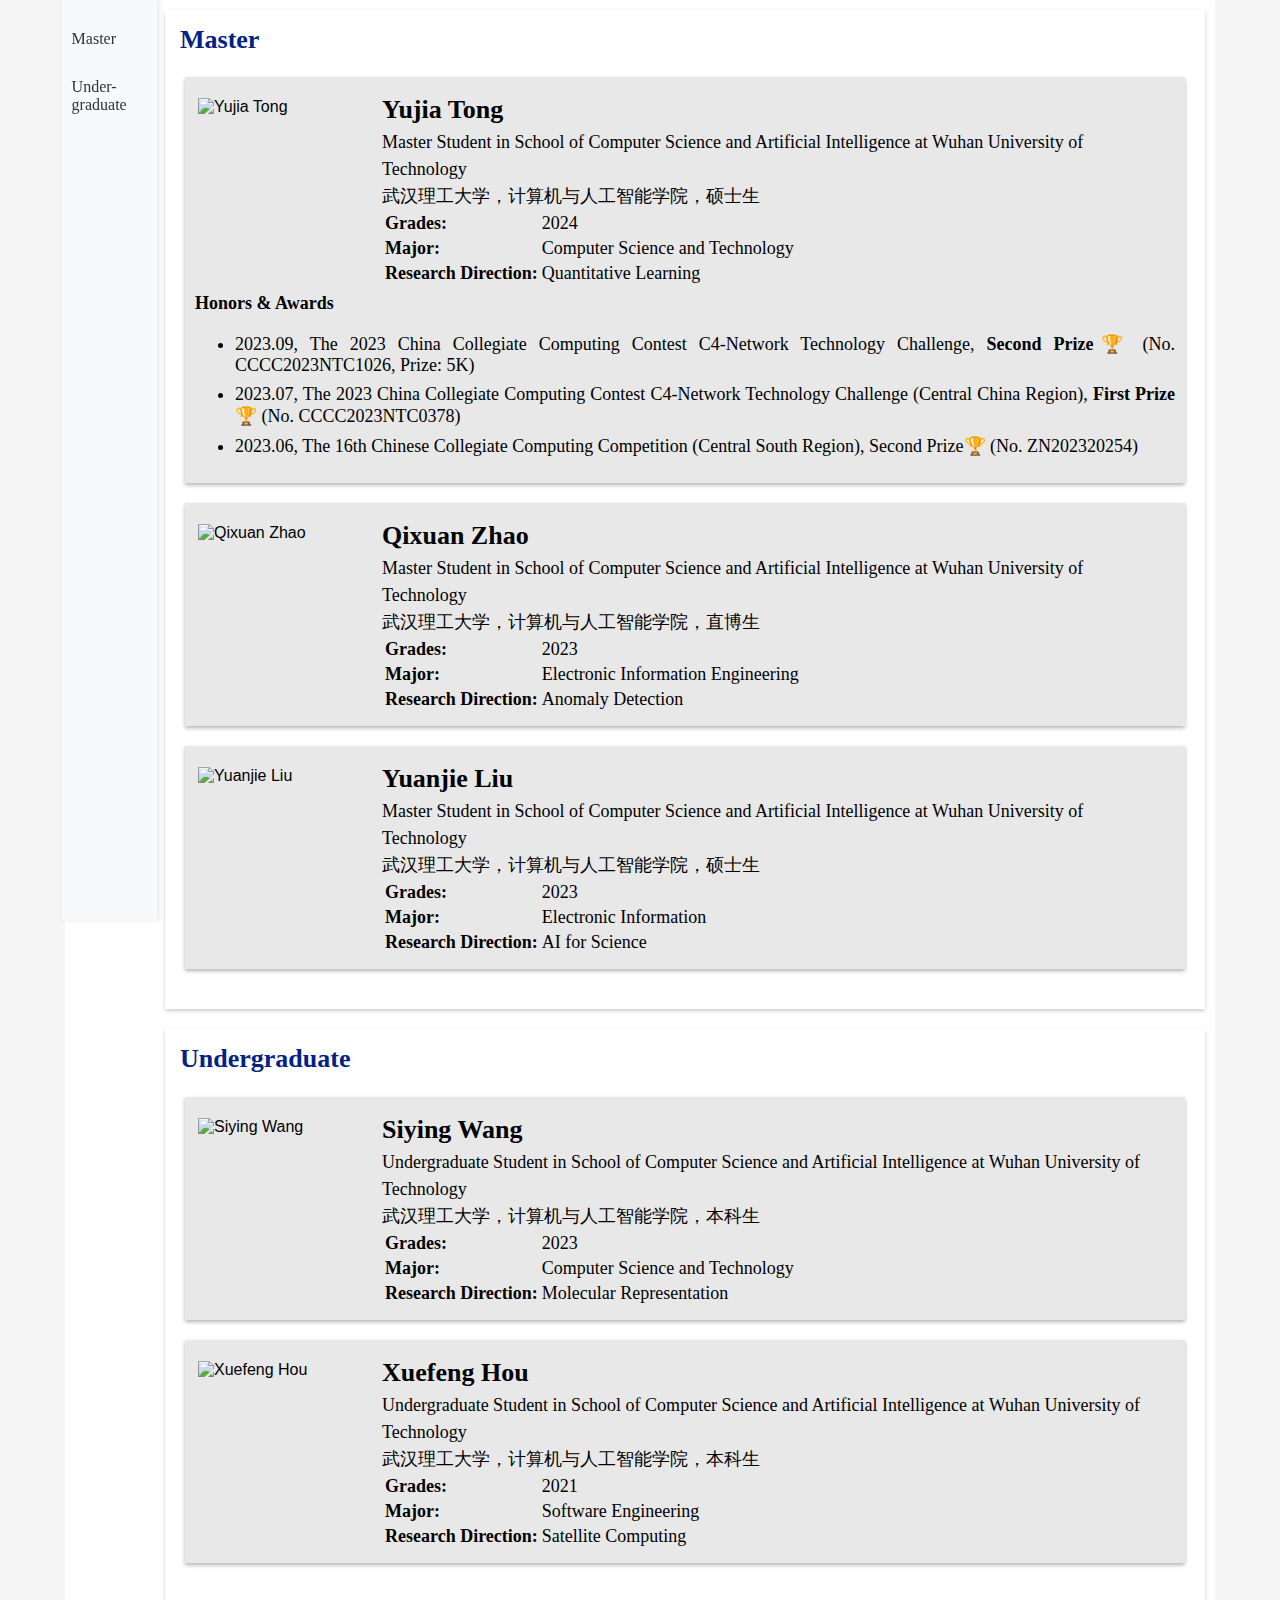
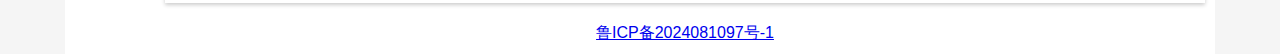
==== mystudents.html @ a62f635c "Add files via upload" ====
<!DOCTYPE html>
<html lang="en">
<head>
    <meta charset="UTF-8">
    <meta name="viewport" content="width=device-width, initial-scale=1.0">
    <title>Student Page of Cheung's Personal Website (张的课题组)</title>
    <style>
        body {
            margin: 0;
            font-family: Arial, sans-serif;
            display: flex;
            justify-content: center;
            background-color: #f5f5f5;
        }
        .container {
            width: 1150px;
            background-color: #fff;
            display: flex;
        }
        .navbar {
            width: 75px;
            background-color: #f8f9fa;
            padding: 10px;
            box-shadow: 2px 0 5px rgba(0,0,0,0.1);
            position: fixed;
            height: 100%;
            top: 0;
            left: 47%;
            transform: translateX(-540px);
        }
        .navbar h2 {
            margin-top: 0;
        }
        .navbar a {
            display: block;
            color: #333;
            text-decoration: none;
            padding: 10px 0;
            margin: 10px 0;
            font-size: 18px;
        }
        .navbar a:hover {
            color: #007bff;
        }
        .content {
            margin-left: 90px;
            padding: 10px;
            flex-grow: 1;
            width: 810px;
        }
        .section {
            margin-bottom: 20px;
            padding: 15px;
            border: 0px solid #ddd;
            box-shadow: 0 2px 4px rgba(0, 0, 0, 0.2);
            background-color: #fff;
        }
        .content_2 {
            margin-left: 0px;
            padding: 5px;
            flex-grow: 1;
            width: 1000px;
        }
        .section_2 {
            margin-bottom: 20px;
            padding: 10px;
            border: 0px solid #ddd;
            box-shadow: 0 2px 4px rgba(0, 0, 0, 0.3);
            background-color: #e8e8e8;
        }
        .section h1 {
            font-size: 24px;
            margin-top: 0;
        }
        .section p {
            font-size: 16px;
            line-height: 1.5;
        }
        .profile-pic {
            width: 150px;
            border-radius: 50%;
            margin-bottom: 20px;
        }
        p{ margin:0 auto}
    </style>
</head>
<body>
    <div class="container">
        <div class="navbar">
<!--            <h2>Author Name</h2>-->
<!--            <a href="#about">About</a>-->
            <p><a href="#Master" class="fontsize_based" style="font-size:16px; font-family: Times New Roman;">Master</a></p>
            <p><a href="#Undergraduate" class="fontsize_based" style="font-size:16px; font-family: Times New Roman;">Under-graduate</a></p>


<!--            <a href="#research">Research</a>-->
<!--            <a href="#publications">Publications</a>-->
<!--            <a href="#contact">Contact</a>-->
        </div>
        <div class="content">
            <div class="section" id="Master">
                <h1 style="color:#022285;font-family: Times New Roman;font-size:26px;">Master</h1>
                <div class="content_2">
                    <div class="section_2">
                        <table>
			                <tbody>
			                    <tr>
                                    <td width="180" valign="top">
                                        <img style="margin-top: 8px;" src="img/mastermen.png" width="160" alt="Yujia Tong">
                                    </td>
				                    <td valign="top">
                                        <p style="font-family: Times New Roman;font-size:26px;"><b>Yujia Tong</b></p>
                                        <p style="font-size:18px; font-family: Times New Roman;">
                                        Master Student in School of Computer Science and Artificial Intelligence at Wuhan University of Technology
                                        </p>
                                        <p style="font-size:18px; font-family: Times New Roman;">
                                            武汉理工大学，计算机与人工智能学院，硕士生
                                        </p>
					                    <table>
						                    <tbody>
                                                <tr style="font-size:18px; font-family: Times New Roman;">
                                                    <td><b>Grades:</b></td>
                                                    <td>2024</td>
                                                </tr>
                                                <tr style="font-size:18px; font-family: Times New Roman;">
                                                    <td><b>Major:</b></td>
                                                    <td>Computer Science and Technology</td>
                                                </tr>
                                                <tr style="font-size:18px; font-family: Times New Roman;">
                                                    <td><b>Research Direction:</b></td>
                                                    <td>Quantitative Learning</td>
                                                </tr>
                                            </tbody>
					                    </table>
				                    </td>
			                    </tr>
			                </tbody>
		                </table>
<!--                        <p class="fontsize_based" style="font-size:18px; font-family: Times New Roman;"><b>Selected Publications</b></p>-->
<!--                        <ul>-->
<!--                            <li style="text-align:justify; text-justify:inter-ideograph;font-size:18px; font-family: Times New Roman;margin: 8px 0;"></li>-->
<!--                        </ul>-->
<!--                        <p class="fontsize_based" style="font-size:18px; font-family: Times New Roman;"><b>Patents</b></p>-->
<!--                        <ul>-->
<!--                            <li style="text-align:justify; text-justify:inter-ideograph;font-size:18px; font-family: Times New Roman;margin: 8px 0;"></li>-->
<!--                        </ul>-->
                        <p class="fontsize_based" style="font-size:18px; font-family: Times New Roman;"><b>Honors & Awards</b></p>
                        <ul>
                            <li style="text-align:justify; text-justify:inter-ideograph;font-size:18px; font-family: Times New Roman;margin: 8px 0;">2023.09, The 2023 China Collegiate Computing Contest C4-Network Technology Challenge, <b>Second Prize</b>&#127942; (No. CCCC2023NTC1026, Prize: 5K)</li>
                            <li style="text-align:justify; text-justify:inter-ideograph;font-size:18px; font-family: Times New Roman;margin: 8px 0;">2023.07, The 2023 China Collegiate Computing Contest C4-Network Technology Challenge (Central China Region), <b>First Prize</b>&#127942; (No. CCCC2023NTC0378)</li>
                            <li style="text-align:justify; text-justify:inter-ideograph;font-size:18px; font-family: Times New Roman;margin: 8px 0;">2023.06, The 16th Chinese Collegiate Computing Competition (Central South Region), Second Prize&#127942; (No. ZN202320254)</li>
                        </ul>
                    </div>

                    <div class="section_2">
                        <table>
			                <tbody>
			                    <tr>
                                    <td width="180" valign="top">
                                        <img style="margin-top: 8px;" src="img/doctormen.png" width="160" alt="Qixuan Zhao">
                                    </td>
				                    <td valign="top">
                                        <p style="font-family: Times New Roman;font-size:26px;"><b>Qixuan Zhao</b></p>
                                        <p style="font-size:18px; font-family: Times New Roman;">
                                        Master Student in School of Computer Science and Artificial Intelligence at Wuhan University of Technology
                                        </p>
                                        <p style="font-size:18px; font-family: Times New Roman;">
                                            武汉理工大学，计算机与人工智能学院，直博生
                                        </p>
					                    <table>
						                    <tbody>
                                                <tr style="font-size:18px; font-family: Times New Roman;">
                                                    <td><b>Grades:</b></td>
                                                    <td>2023</td>
                                                </tr>
                                                <tr style="font-size:18px; font-family: Times New Roman;">
                                                    <td><b>Major:</b></td>
                                                    <td>Electronic Information Engineering</td>
                                                </tr>
                                                <tr style="font-size:18px; font-family: Times New Roman;">
                                                    <td><b>Research Direction:</b></td>
                                                    <td>Anomaly Detection</td>
                                                </tr>
                                            </tbody>
					                    </table>
				                    </td>
			                    </tr>
			                </tbody>
		                </table>
<!--                        <p class="fontsize_based" style="font-size:18px; font-family: Times New Roman;"><b>Selected Publications</b></p>-->
<!--                        <ul>-->
<!--                            <li style="text-align:justify; text-justify:inter-ideograph;font-size:18px; font-family: Times New Roman;margin: 8px 0;"></li>-->
<!--                        </ul>-->
<!--                        <p class="fontsize_based" style="font-size:18px; font-family: Times New Roman;"><b>Patents</b></p>-->
<!--                        <ul>-->
<!--                            <li style="text-align:justify; text-justify:inter-ideograph;font-size:18px; font-family: Times New Roman;margin: 8px 0;"></li>-->
<!--                        </ul>-->
<!--                        <p class="fontsize_based" style="font-size:18px; font-family: Times New Roman;"><b>Honors & Awards</b></p>-->
<!--                        <ul>-->
<!--                            <li style="text-align:justify; text-justify:inter-ideograph;font-size:18px; font-family: Times New Roman;margin: 8px 0;">2023.09, The 2023 China Collegiate Computing Contest C4-Network Technology Challenge, <b>Second Prize</b>&#127942; (No. CCCC2023NTC1026, Prize: 5K)</li>-->
<!--                            <li style="text-align:justify; text-justify:inter-ideograph;font-size:18px; font-family: Times New Roman;margin: 8px 0;">2023.07, The 2023 China Collegiate Computing Contest C4-Network Technology Challenge (Central China Region), <b>First Prize</b>&#127942; (No. CCCC2023NTC0378)</li>-->
<!--                            <li style="text-align:justify; text-justify:inter-ideograph;font-size:18px; font-family: Times New Roman;margin: 8px 0;">2023.06, The 16th Chinese Collegiate Computing Competition (Central South Region), Second Prize&#127942; (No. ZN202320254)</li>-->
<!--                        </ul>-->
                    </div>

                    <div class="section_2">
                        <table>
			                <tbody>
			                    <tr>
                                    <td width="180" valign="top">
                                        <img style="margin-top: 8px;" src="img/mastermen.png" width="160" alt="Yuanjie Liu">
                                    </td>
				                    <td valign="top">
                                        <p style="font-family: Times New Roman;font-size:26px;"><b>Yuanjie Liu</b></p>
                                        <p style="font-size:18px; font-family: Times New Roman;">
                                        Master Student in School of Computer Science and Artificial Intelligence at Wuhan University of Technology
                                        </p>
                                        <p style="font-size:18px; font-family: Times New Roman;">
                                            武汉理工大学，计算机与人工智能学院，硕士生
                                        </p>
					                    <table>
						                    <tbody>
                                                <tr style="font-size:18px; font-family: Times New Roman;">
                                                    <td><b>Grades:</b></td>
                                                    <td>2023</td>
                                                </tr>
                                                <tr style="font-size:18px; font-family: Times New Roman;">
                                                    <td><b>Major:</b></td>
                                                    <td>Electronic Information</td>
                                                </tr>
                                                <tr style="font-size:18px; font-family: Times New Roman;">
                                                    <td><b>Research Direction:</b></td>
                                                    <td>AI for Science</td>
                                                </tr>
                                            </tbody>
					                    </table>
				                    </td>
			                    </tr>
			                </tbody>
		                </table>
<!--                        <p class="fontsize_based" style="font-size:18px; font-family: Times New Roman;"><b>Selected Publications</b></p>-->
<!--                        <ul>-->
<!--                            <li style="text-align:justify; text-justify:inter-ideograph;font-size:18px; font-family: Times New Roman;margin: 8px 0;"></li>-->
<!--                        </ul>-->
<!--                        <p class="fontsize_based" style="font-size:18px; font-family: Times New Roman;"><b>Patents</b></p>-->
<!--                        <ul>-->
<!--                            <li style="text-align:justify; text-justify:inter-ideograph;font-size:18px; font-family: Times New Roman;margin: 8px 0;"></li>-->
<!--                        </ul>-->
<!--                        <p class="fontsize_based" style="font-size:18px; font-family: Times New Roman;"><b>Honors & Awards</b></p>-->
<!--                        <ul>-->
<!--                            <li style="text-align:justify; text-justify:inter-ideograph;font-size:18px; font-family: Times New Roman;margin: 8px 0;">2023.09, The 2023 China Collegiate Computing Contest C4-Network Technology Challenge, <b>Second Prize</b>&#127942; (No. CCCC2023NTC1026, Prize: 5K)</li>-->
<!--                            <li style="text-align:justify; text-justify:inter-ideograph;font-size:18px; font-family: Times New Roman;margin: 8px 0;">2023.07, The 2023 China Collegiate Computing Contest C4-Network Technology Challenge (Central China Region), <b>First Prize</b>&#127942; (No. CCCC2023NTC0378)</li>-->
<!--                            <li style="text-align:justify; text-justify:inter-ideograph;font-size:18px; font-family: Times New Roman;margin: 8px 0;">2023.06, The 16th Chinese Collegiate Computing Competition (Central South Region), Second Prize&#127942; (No. ZN202320254)</li>-->
<!--                        </ul>-->
                    </div>
                </div>
            </div>

            <div class="section" id="Undergraduate">
                <h1 style="color:#022285;font-family: Times New Roman;font-size:26px;">Undergraduate</h1>
                <div class="content_2">
                    <div class="section_2">
                        <table>
			                <tbody>
			                    <tr>
                                    <td width="180" valign="top">
                                        <img style="margin-top: 8px;" src="img/undergraduatewomen.png" width="160" alt="Siying Wang">
                                    </td>
				                    <td valign="top">
                                        <p style="font-family: Times New Roman;font-size:26px;"><b>Siying Wang</b></p>
                                        <p style="font-size:18px; font-family: Times New Roman;">
                                        Undergraduate Student in School of Computer Science and Artificial Intelligence at Wuhan University of Technology
                                        </p>
                                        <p style="font-size:18px; font-family: Times New Roman;">
                                            武汉理工大学，计算机与人工智能学院，本科生
                                        </p>
					                    <table>
						                    <tbody>
                                                <tr style="font-size:18px; font-family: Times New Roman;">
                                                    <td><b>Grades:</b></td>
                                                    <td>2023</td>
                                                </tr>
                                                <tr style="font-size:18px; font-family: Times New Roman;">
                                                    <td><b>Major:</b></td>
                                                    <td>Computer Science and Technology</td>
                                                </tr>
                                                <tr style="font-size:18px; font-family: Times New Roman;">
                                                    <td><b>Research Direction:</b></td>
                                                    <td>Molecular Representation</td>
                                                </tr>
                                            </tbody>
					                    </table>
				                    </td>
			                    </tr>
			                </tbody>
		                </table>
<!--                        <p class="fontsize_based" style="font-size:18px; font-family: Times New Roman;"><b>Selected Publications</b></p>-->
<!--                        <ul>-->
<!--                            <li style="text-align:justify; text-justify:inter-ideograph;font-size:18px; font-family: Times New Roman;margin: 8px 0;"></li>-->
<!--                        </ul>-->
<!--                        <p class="fontsize_based" style="font-size:18px; font-family: Times New Roman;"><b>Patents</b></p>-->
<!--                        <ul>-->
<!--                            <li style="text-align:justify; text-justify:inter-ideograph;font-size:18px; font-family: Times New Roman;margin: 8px 0;"></li>-->
<!--                        </ul>-->
<!--                        <p class="fontsize_based" style="font-size:18px; font-family: Times New Roman;"><b>Honors & Awards</b></p>-->
<!--                        <ul>-->
<!--                            <li style="text-align:justify; text-justify:inter-ideograph;font-size:18px; font-family: Times New Roman;margin: 8px 0;">2023.09, The 2023 China Collegiate Computing Contest C4-Network Technology Challenge, <b>Second Prize</b>&#127942; (No. CCCC2023NTC1026, Prize: 5K)</li>-->
<!--                            <li style="text-align:justify; text-justify:inter-ideograph;font-size:18px; font-family: Times New Roman;margin: 8px 0;">2023.07, The 2023 China Collegiate Computing Contest C4-Network Technology Challenge (Central China Region), <b>First Prize</b>&#127942; (No. CCCC2023NTC0378)</li>-->
<!--                            <li style="text-align:justify; text-justify:inter-ideograph;font-size:18px; font-family: Times New Roman;margin: 8px 0;">2023.06, The 16th Chinese Collegiate Computing Competition (Central South Region), Second Prize&#127942; (No. ZN202320254)</li>-->
<!--                        </ul>-->
                    </div>

                    <div class="section_2">
                        <table>
			                <tbody>
			                    <tr>
                                    <td width="180" valign="top">
                                        <img style="margin-top: 8px;" src="img/undergraduatemen.png" width="160" alt="Xuefeng Hou">
                                    </td>
				                    <td valign="top">
                                        <p style="font-family: Times New Roman;font-size:26px;"><b>Xuefeng Hou</b></p>
                                        <p style="font-size:18px; font-family: Times New Roman;">
                                        Undergraduate Student in School of Computer Science and Artificial Intelligence at Wuhan University of Technology
                                        </p>
                                        <p style="font-size:18px; font-family: Times New Roman;">
                                            武汉理工大学，计算机与人工智能学院，本科生
                                        </p>
					                    <table>
						                    <tbody>
                                                <tr style="font-size:18px; font-family: Times New Roman;">
                                                    <td><b>Grades:</b></td>
                                                    <td>2021</td>
                                                </tr>
                                                <tr style="font-size:18px; font-family: Times New Roman;">
                                                    <td><b>Major:</b></td>
                                                    <td>Software Engineering</td>
                                                </tr>
                                                <tr style="font-size:18px; font-family: Times New Roman;">
                                                    <td><b>Research Direction:</b></td>
                                                    <td>Satellite Computing</td>
                                                </tr>
                                            </tbody>
					                    </table>
				                    </td>
			                    </tr>
			                </tbody>
		                </table>
<!--                        <p class="fontsize_based" style="font-size:18px; font-family: Times New Roman;"><b>Selected Publications</b></p>-->
<!--                        <ul>-->
<!--                            <li style="text-align:justify; text-justify:inter-ideograph;font-size:18px; font-family: Times New Roman;margin: 8px 0;"></li>-->
<!--                        </ul>-->
<!--                        <p class="fontsize_based" style="font-size:18px; font-family: Times New Roman;"><b>Patents</b></p>-->
<!--                        <ul>-->
<!--                            <li style="text-align:justify; text-justify:inter-ideograph;font-size:18px; font-family: Times New Roman;margin: 8px 0;"></li>-->
<!--                        </ul>-->
<!--                        <p class="fontsize_based" style="font-size:18px; font-family: Times New Roman;"><b>Honors & Awards</b></p>-->
<!--                        <ul>-->
<!--                            <li style="text-align:justify; text-justify:inter-ideograph;font-size:18px; font-family: Times New Roman;margin: 8px 0;">2023.09, The 2023 China Collegiate Computing Contest C4-Network Technology Challenge, <b>Second Prize</b>&#127942; (No. CCCC2023NTC1026, Prize: 5K)</li>-->
<!--                            <li style="text-align:justify; text-justify:inter-ideograph;font-size:18px; font-family: Times New Roman;margin: 8px 0;">2023.07, The 2023 China Collegiate Computing Contest C4-Network Technology Challenge (Central China Region), <b>First Prize</b>&#127942; (No. CCCC2023NTC0378)</li>-->
<!--                            <li style="text-align:justify; text-justify:inter-ideograph;font-size:18px; font-family: Times New Roman;margin: 8px 0;">2023.06, The 16th Chinese Collegiate Computing Competition (Central South Region), Second Prize&#127942; (No. ZN202320254)</li>-->
<!--                        </ul>-->
                    </div>


                </div>
            </div>


            <div style="text-align:center;">
			    <a href='https://beian.miit.gov.cn/'>鲁ICP备2024081097号-1</a>
		    </div>

        </div>
    </div>
</body>
<style>
    @font-face {
  font-family: 'iconfont';  /* Project id 4318487 */
  src:
       url('[data-uri]') format('woff2'),
       url('//at.alicdn.com/t/c/font_4318487_5uxjj2yjqo8.woff?t=1714041968210') format('woff'),
       url('//at.alicdn.com/t/c/font_4318487_5uxjj2yjqo8.ttf?t=1714041968210') format('truetype');
}
            /* 方式一： */
            .iconfont {
                font-family: "iconfont";
                font-size: 22px;
                font-style: normal;
                -webkit-font-smoothing: antialiased;
                -webkit-text-stroke-width: 0.2px;
                -moz-osx-font-smoothing: grayscale;
            }
</style>
</html>
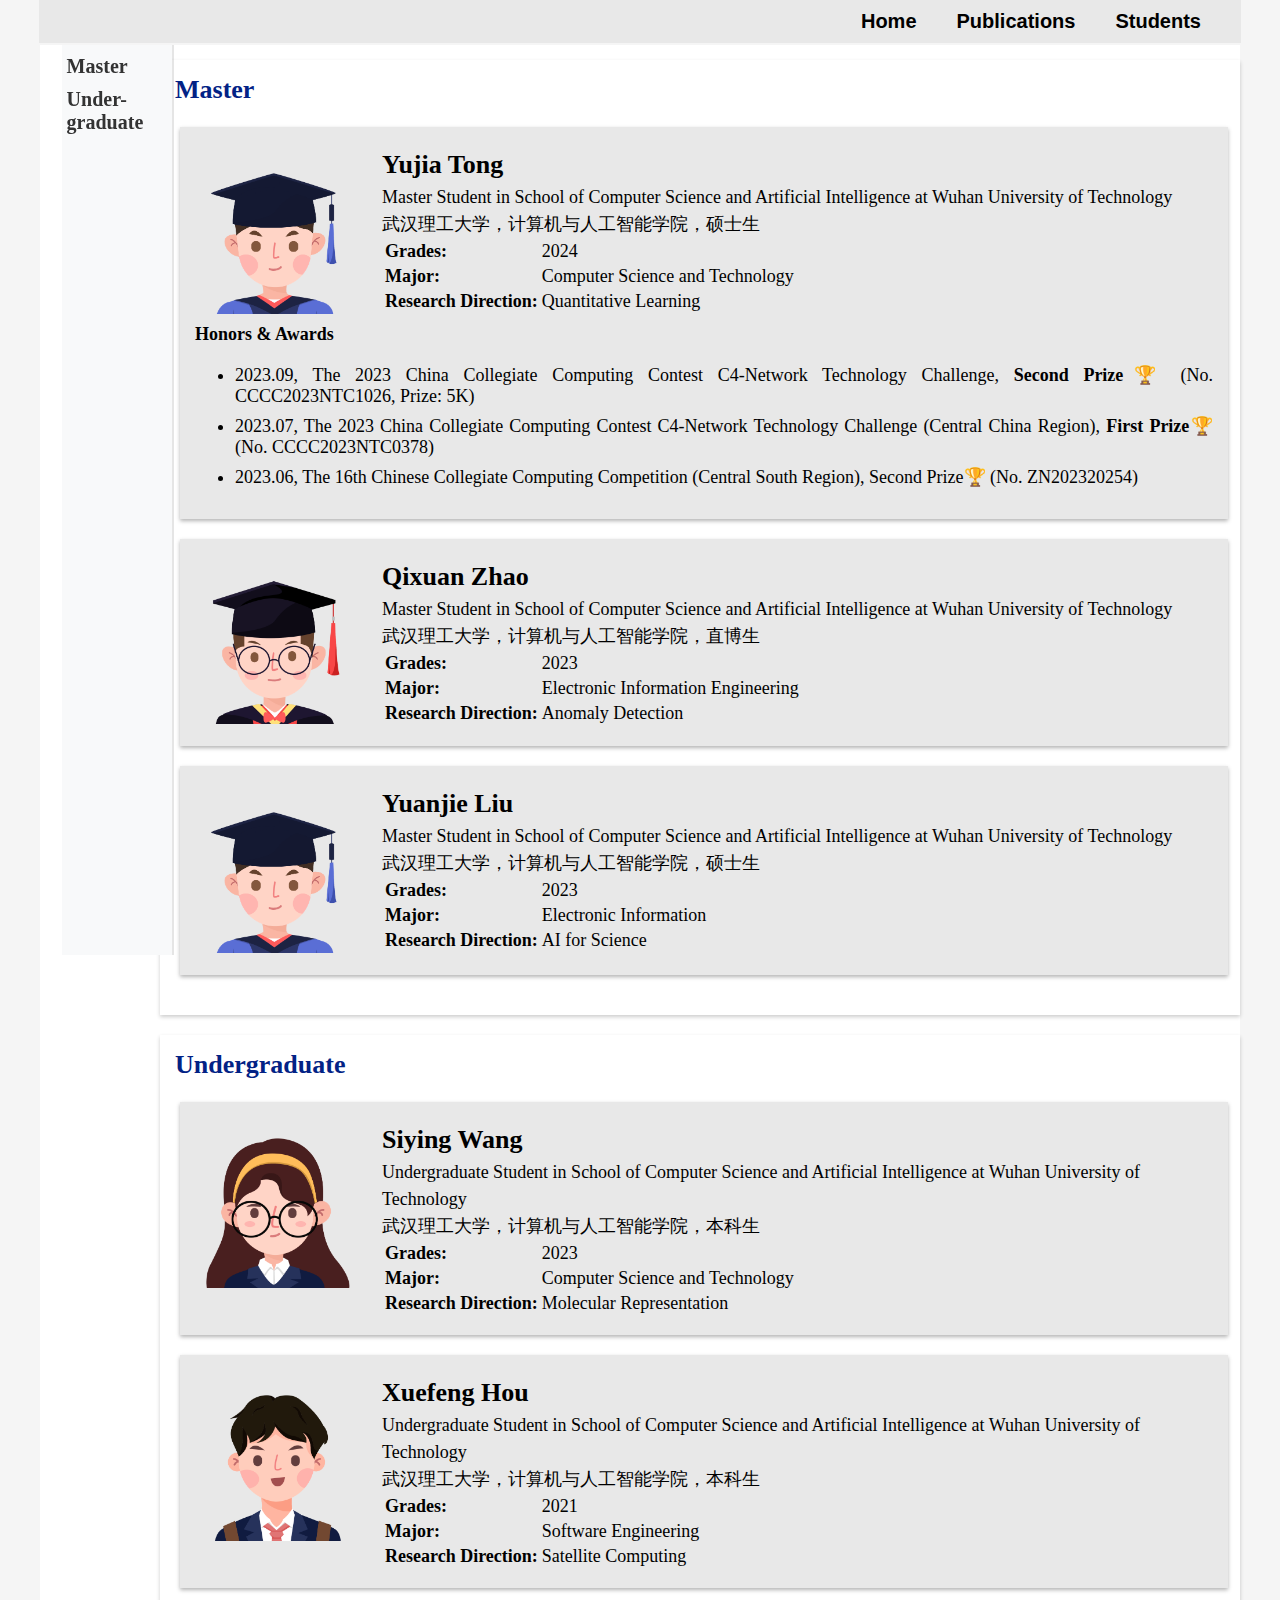
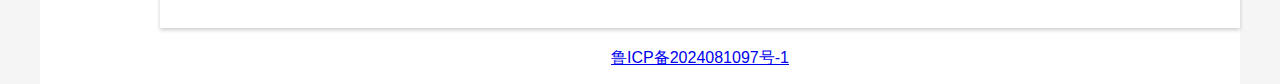
==== commit 7cde7d74: "Update mystudents.html" ====
--- a/mystudents.html
+++ b/mystudents.html
@@ -12,21 +12,82 @@
             justify-content: center;
             background-color: #f5f5f5;
         }
+
+        .main-container {
+            width: 1200px; /* 整个页面的宽度 */
+            display: flex;
+            position: relative;
+        }
+
+        /* 导航栏样式 */
+        .navbartop {
+            position: fixed; /* 导航栏固定在顶部 */
+            top: 0;
+            width: 1162px;
+            background-color: #E8E8E8; /* 背景颜色 */
+            padding: 10px 20px;
+            z-index: 1000; /* 确保导航栏在最上层 */
+            left: 50%; /* 将导航栏的左边移动到视口的中央 */
+            transform: translateX(-50%); /* 使导航栏居中对齐 */
+            justify-content: space-between; /* 左右两边分布 */
+        }
+
+        .navbartop .left-text {
+            color: white;
+            font-size: 18px;
+            font-weight: bold;
+        }
+
+        .navbartop ul {
+            list-style-type: none; /* 去掉列表样式 */
+            margin: 0;
+            padding: 0;
+            display: flex; /* 横向排列链接 */
+            justify-content: flex-end; /* 将导航栏中的内容靠右对齐 */
+        }
+
+        .navbartop li {
+            padding: 0 20px; /* 每个导航链接的左右间距 */
+        }
+
+        .navbartop a {
+            text-decoration: none;
+            color: black;
+            font-size: 20px;
+            font-weight: bold;
+        }
+
+        .navbartop a:hover {
+            color: #2A2D30; /* 悬停时改变颜色 */
+        }
+
+
+
+
+        body {
+            margin: 0;
+            font-family: Arial, sans-serif;
+            display: flex;
+            justify-content: center;
+            background-color: #f5f5f5;
+        }
         .container {
-            width: 1150px;
+            width: 1200px;
             background-color: #fff;
             display: flex;
+            margin-top: 45px;
         }
         .navbar {
-            width: 75px;
+            width: 100px;
             background-color: #f8f9fa;
-            padding: 10px;
-            box-shadow: 2px 0 5px rgba(0,0,0,0.1);
+            padding: 5px;
+            box-shadow: 2px 0 0px rgba(0,0,0,0.1);
             position: fixed;
             height: 100%;
             top: 0;
             left: 47%;
             transform: translateX(-540px);
+            margin-top: 45px;
         }
         .navbar h2 {
             margin-top: 0;
@@ -35,18 +96,18 @@
             display: block;
             color: #333;
             text-decoration: none;
-            padding: 10px 0;
-            margin: 10px 0;
-            font-size: 18px;
+            padding: 5px 0;
+            margin: 0px 0;
+            font-size: 20px;
         }
         .navbar a:hover {
             color: #007bff;
         }
         .content {
-            margin-left: 90px;
-            padding: 10px;
+            margin-left: 105px;
+            padding: 15px;
             flex-grow: 1;
-            width: 810px;
+            width: 1080px;
         }
         .section {
             margin-bottom: 20px;
@@ -59,11 +120,11 @@
             margin-left: 0px;
             padding: 5px;
             flex-grow: 1;
-            width: 1000px;
+            width: 1048px;
         }
         .section_2 {
             margin-bottom: 20px;
-            padding: 10px;
+            padding: 15px;
             border: 0px solid #ddd;
             box-shadow: 0 2px 4px rgba(0, 0, 0, 0.3);
             background-color: #e8e8e8;
@@ -85,12 +146,21 @@
     </style>
 </head>
 <body>
+<div class="main-container">
+    <div class="navbartop">
+<!--        <div class="left-text">ABC</div>-->
+        <ul>
+            <li><a href="index.html">Home</a></li>
+            <li><a href="publications.html">Publications</a></li>
+            <li><a href="mystudents.html">Students</a></li>
+        </ul>
+    </div>
     <div class="container">
         <div class="navbar">
 <!--            <h2>Author Name</h2>-->
 <!--            <a href="#about">About</a>-->
-            <p><a href="#Master" class="fontsize_based" style="font-size:16px; font-family: Times New Roman;">Master</a></p>
-            <p><a href="#Undergraduate" class="fontsize_based" style="font-size:16px; font-family: Times New Roman;">Under-graduate</a></p>
+            <p><a href="#Master" class="fontsize_based" style="font-size:20px; font-family: Times New Roman;"><b>Master</b></a></p>
+            <p><a href="#Undergraduate" class="fontsize_based" style="font-size:20px; font-family: Times New Roman;"><b>Under-graduate</b></a></p>
 
 
 <!--            <a href="#research">Research</a>-->
@@ -372,6 +442,8 @@
 
         </div>
     </div>
+</div>
+
 </body>
 <style>
     @font-face {
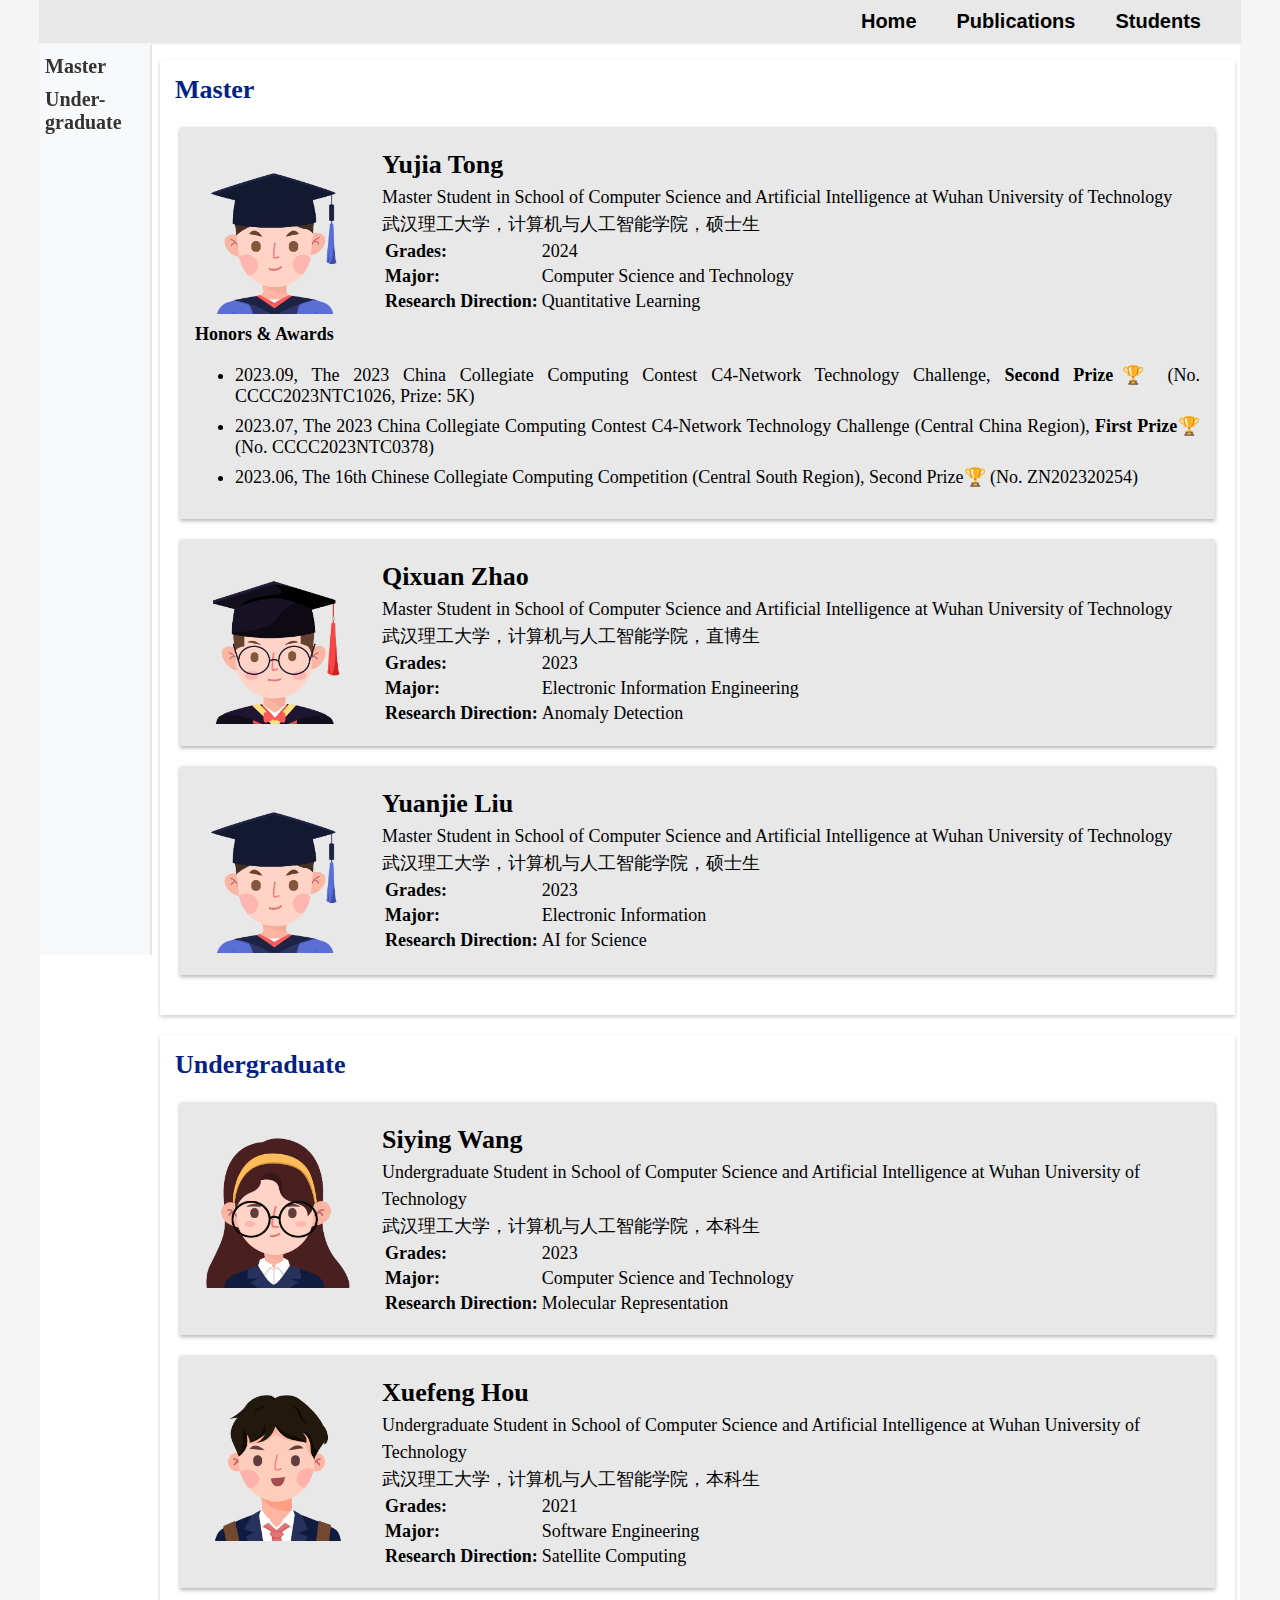
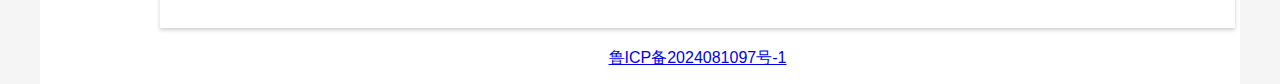
==== commit f42e1f3f: "Update mystudents.html" ====
--- a/mystudents.html
+++ b/mystudents.html
@@ -64,13 +64,7 @@
 
 
 
-        body {
-            margin: 0;
-            font-family: Arial, sans-serif;
-            display: flex;
-            justify-content: center;
-            background-color: #f5f5f5;
-        }
+
         .container {
             width: 1200px;
             background-color: #fff;
@@ -78,16 +72,14 @@
             margin-top: 45px;
         }
         .navbar {
+            position: fixed;
             width: 100px;
+            height: 100%;
             background-color: #f8f9fa;
             padding: 5px;
             box-shadow: 2px 0 0px rgba(0,0,0,0.1);
-            position: fixed;
-            height: 100%;
-            top: 0;
-            left: 47%;
-            transform: translateX(-540px);
-            margin-top: 45px;
+            left: calc((100vw - 1200px) / 2); /* 计算主容器左侧的偏移，确保居中 */
+<!--            margin-top: 35px;-->
         }
         .navbar h2 {
             margin-top: 0;
@@ -107,7 +99,7 @@
             margin-left: 105px;
             padding: 15px;
             flex-grow: 1;
-            width: 1080px;
+            width: 1075px;
         }
         .section {
             margin-bottom: 20px;
@@ -120,7 +112,7 @@
             margin-left: 0px;
             padding: 5px;
             flex-grow: 1;
-            width: 1048px;
+            width: 1035px;
         }
         .section_2 {
             margin-bottom: 20px;
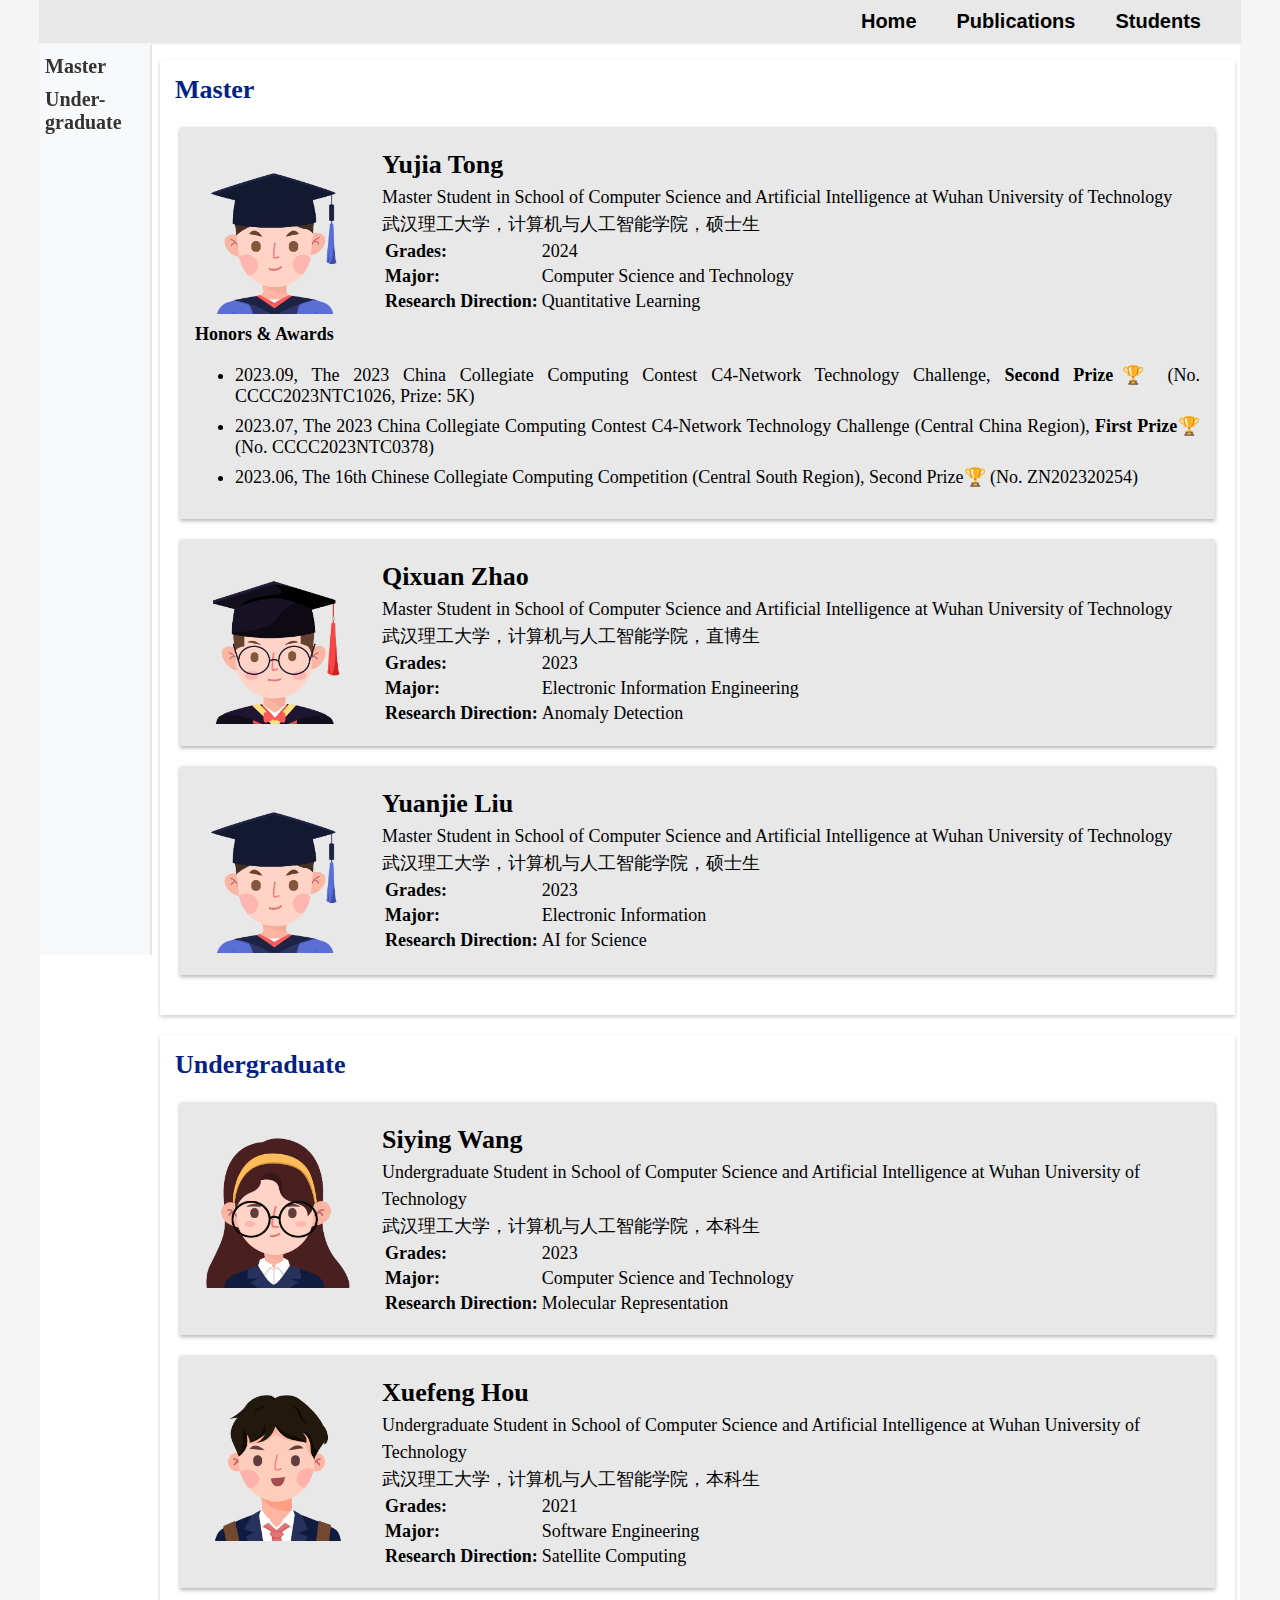
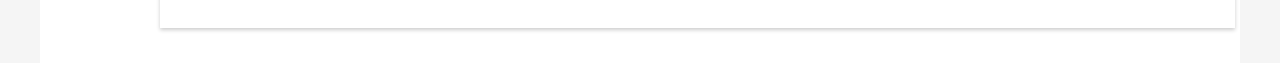
==== commit b63cfe47: "Update mystudents.html" ====
--- a/mystudents.html
+++ b/mystudents.html
@@ -428,9 +428,9 @@
             </div>
 
 
-            <div style="text-align:center;">
+<!--             <div style="text-align:center;">
 			    <a href='https://beian.miit.gov.cn/'>鲁ICP备2024081097号-1</a>
-		    </div>
+		    </div> -->
 
         </div>
     </div>
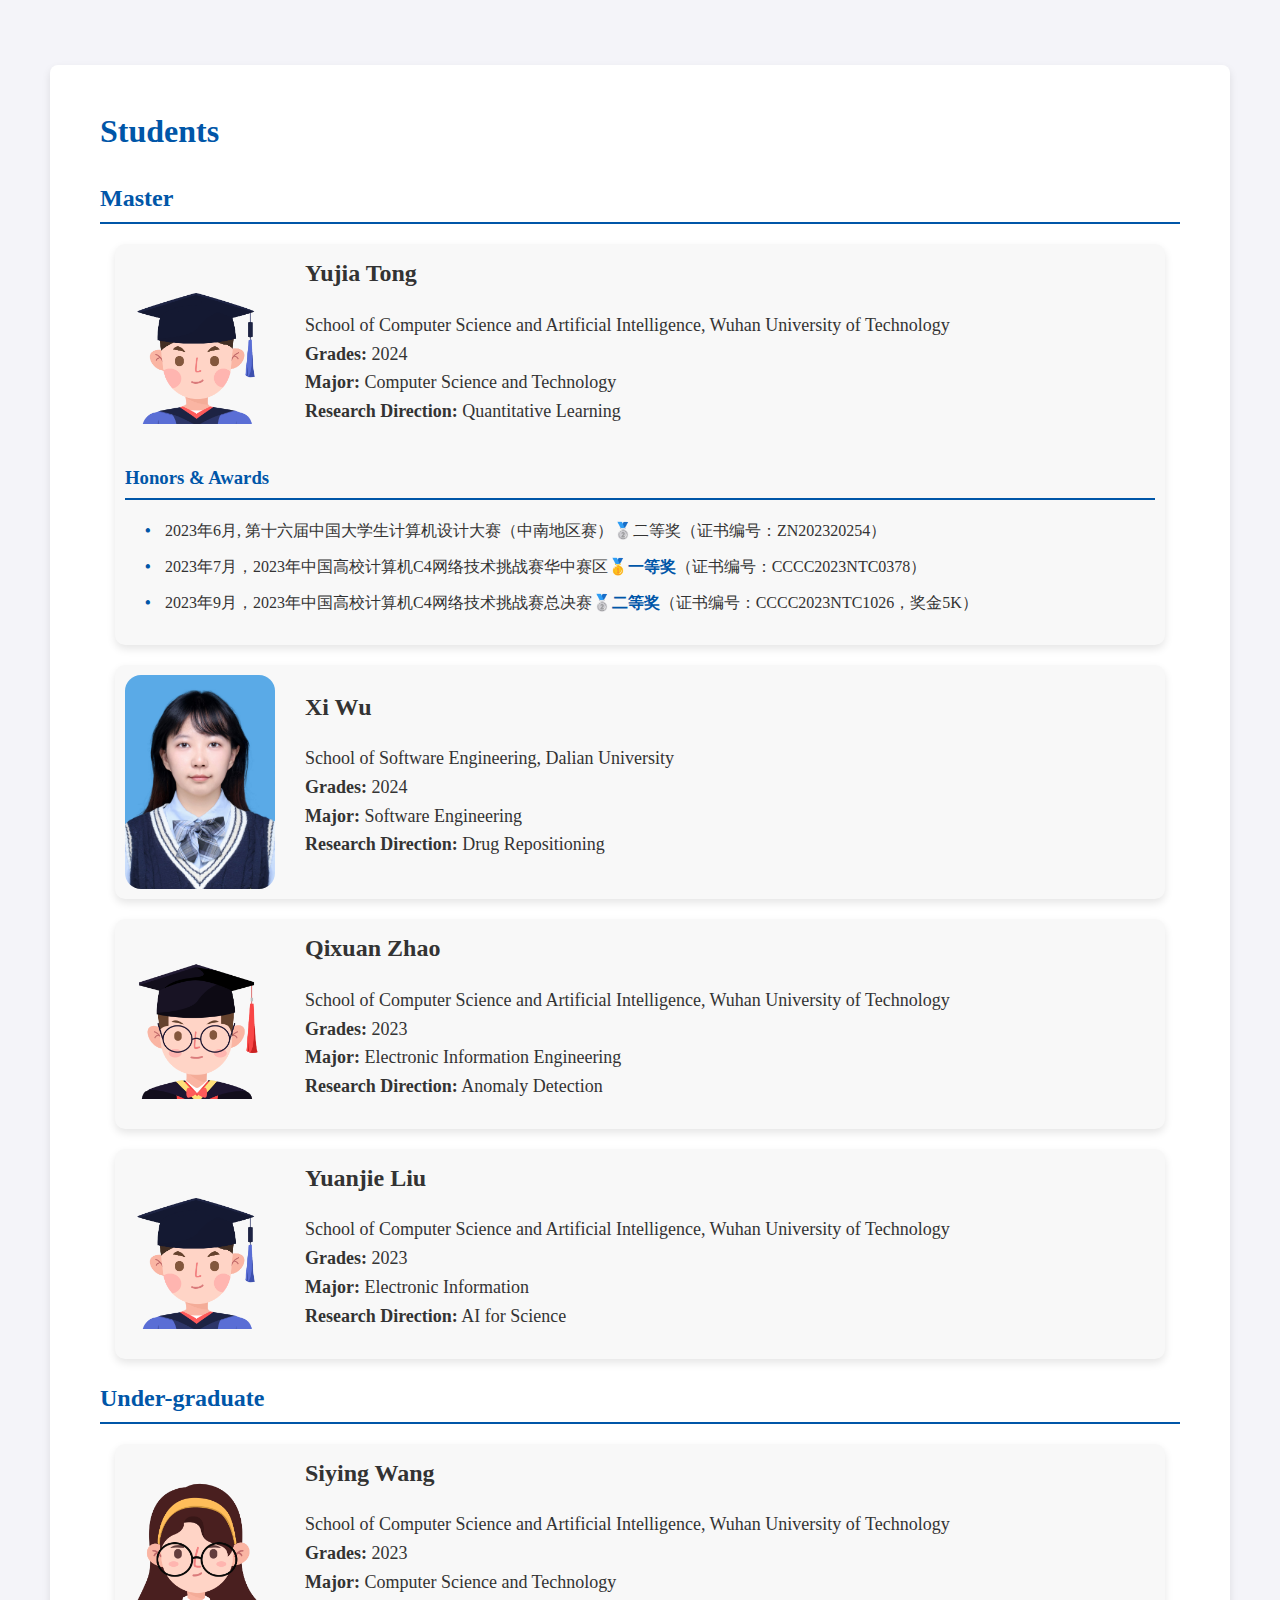
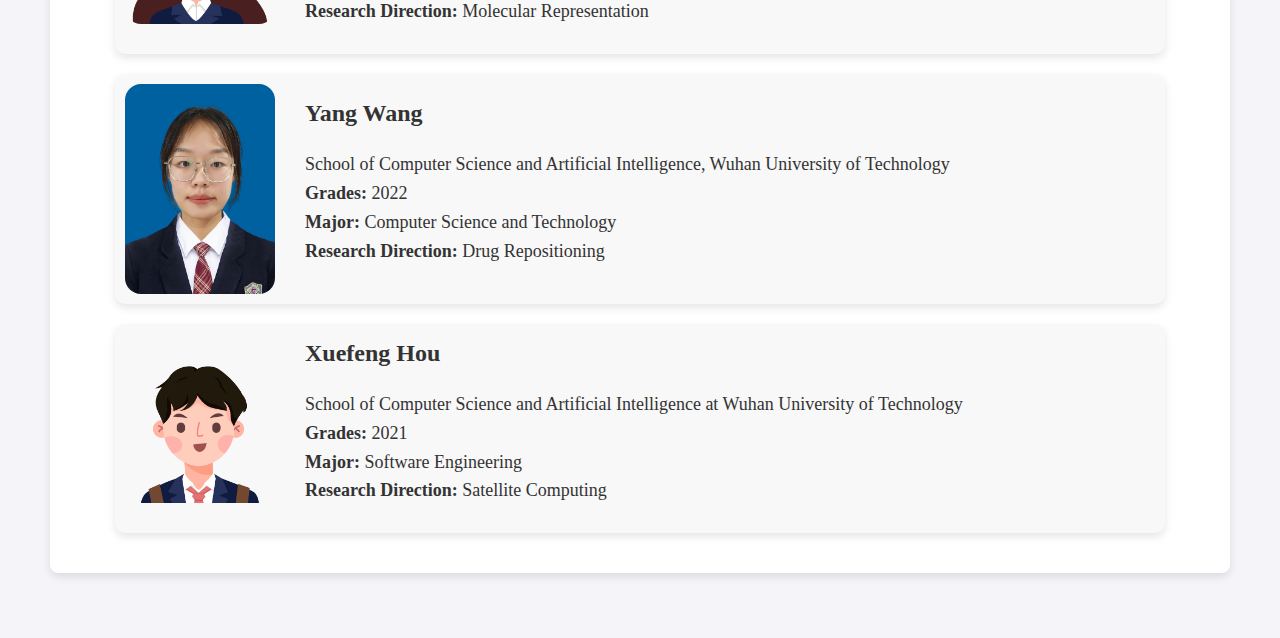
==== commit 1f6d9381: "Update mystudents.html" ====
--- a/mystudents.html
+++ b/mystudents.html
@@ -1,458 +1,363 @@
 <!DOCTYPE html>
-<html lang="en">
+<html lang="en" xmlns="http://www.w3.org/1999/html">
 <head>
     <meta charset="UTF-8">
     <meta name="viewport" content="width=device-width, initial-scale=1.0">
-    <title>Student Page of Cheung's Personal Website (张的课题组)</title>
+    <title>Peiliang Zhang （张培良）</title>
+        <link href="https://cdnjs.cloudflare.com/ajax/libs/font-awesome/6.0.0-beta3/css/all.min.css" rel="stylesheet">
     <style>
         body {
-            margin: 0;
-            font-family: Arial, sans-serif;
-            display: flex;
-            justify-content: center;
-            background-color: #f5f5f5;
-        }
-
-        .main-container {
-            width: 1200px; /* 整个页面的宽度 */
-            display: flex;
-            position: relative;
-        }
-
-        /* 导航栏样式 */
-        .navbartop {
-            position: fixed; /* 导航栏固定在顶部 */
-            top: 0;
-            width: 1162px;
-            background-color: #E8E8E8; /* 背景颜色 */
-            padding: 10px 20px;
-            z-index: 1000; /* 确保导航栏在最上层 */
-            left: 50%; /* 将导航栏的左边移动到视口的中央 */
-            transform: translateX(-50%); /* 使导航栏居中对齐 */
-            justify-content: space-between; /* 左右两边分布 */
-        }
-
-        .navbartop .left-text {
-            color: white;
-            font-size: 18px;
-            font-weight: bold;
-        }
-
-        .navbartop ul {
-            list-style-type: none; /* 去掉列表样式 */
+            font-family: "Times New Roman", Times, serif;
+            line-height: 1.6;
             margin: 0;
             padding: 0;
-            display: flex; /* 横向排列链接 */
-            justify-content: flex-end; /* 将导航栏中的内容靠右对齐 */
-        }
-
-        .navbartop li {
-            padding: 0 20px; /* 每个导航链接的左右间距 */
-        }
-
-        .navbartop a {
-            text-decoration: none;
-            color: black;
-            font-size: 20px;
-            font-weight: bold;
-        }
-
-        .navbartop a:hover {
-            color: #2A2D30; /* 悬停时改变颜色 */
-        }
-
-
-
-
-
+            background-color: #f4f4f9;
+            color: #333;
+            text-align: justify;
+        }
         .container {
-            width: 1200px;
-            background-color: #fff;
-            display: flex;
-            margin-top: 45px;
-        }
-        .navbar {
-            position: fixed;
-            width: 100px;
-            height: 100%;
-            background-color: #f8f9fa;
-            padding: 5px;
-            box-shadow: 2px 0 0px rgba(0,0,0,0.1);
-            left: calc((100vw - 1200px) / 2); /* 计算主容器左侧的偏移，确保居中 */
-<!--            margin-top: 35px;-->
-        }
-        .navbar h2 {
-            margin-top: 0;
-        }
-        .navbar a {
-            display: block;
-            color: #333;
-            text-decoration: none;
-            padding: 5px 0;
-            margin: 0px 0;
-            font-size: 20px;
-        }
-        .navbar a:hover {
-            color: #007bff;
-        }
-        .content {
-            margin-left: 105px;
-            padding: 15px;
-            flex-grow: 1;
-            width: 1075px;
+            width: 1080px;
+            margin: 65px auto;
+            background: #fff;
+            padding: 20px 50px;
+            border-radius: 8px;
+            box-shadow: 0 4px 8px rgba(0, 0, 0, 0.1);
+        }
+        h1 {
+            color: #0056a8;
+        }
+        h2 {
+            color: #0056a8;
+            border-bottom: 2px solid #0056a8;
+            padding-bottom: 5px;
+        }
+        h3 {
+            color: #0056a8;
+            border-bottom: 2px solid #0056a8;
+            padding-bottom: 5px;
+        }
+        .profile-picture {
+            float: right;
+            margin-left: 20px;
+            width: 200px;
+            border-radius: 8px;
         }
         .section {
             margin-bottom: 20px;
-            padding: 15px;
-            border: 0px solid #ddd;
-            box-shadow: 0 2px 4px rgba(0, 0, 0, 0.2);
-            background-color: #fff;
-        }
-        .content_2 {
-            margin-left: 0px;
-            padding: 5px;
-            flex-grow: 1;
-            width: 1035px;
-        }
-        .section_2 {
-            margin-bottom: 20px;
-            padding: 15px;
-            border: 0px solid #ddd;
-            box-shadow: 0 2px 4px rgba(0, 0, 0, 0.3);
-            background-color: #e8e8e8;
-        }
-        .section h1 {
-            font-size: 24px;
-            margin-top: 0;
-        }
-        .section p {
-            font-size: 16px;
-            line-height: 1.5;
-        }
-        .profile-pic {
+        }
+        .email-link, .google-scholar {
+            color: #0056a8;
+            text-decoration: none;
+        }
+        ul {
+            list-style-type: none;
+            padding: 0;
+        }
+        ul li {
+            margin-bottom: 10px;
+        }
+        ul.education li {
+            margin-left: 40px;
+            position: relative;
+        }
+        ul.education li::before {
+            content: "\2022";
+            color: #0056a8;
+            font-weight: bold;
+            display: inline-block;
+            width: 20px;
+            margin-left: -20px;
+        }
+        .bold {
+            font-weight: bold;
+        }
+        .con {
+            width: 1030px;
+            margin: 20px auto;
+            background: #f8f8f8;
+            padding: 10px 10px;
+            border-radius: 10px;
+            box-shadow: 0 4px 8px rgba(0, 0, 0, 0.1);
+        }
+        .header {
+            display: flex;
+            align-items: center;
+        }
+        .header img {
             width: 150px;
-            border-radius: 50%;
-            margin-bottom: 20px;
-        }
-        p{ margin:0 auto}
+            margin-right: 30px;
+        }
+        .header h1 {
+            font-size: 2em;
+            margin: 0;
+        }
     </style>
 </head>
 <body>
-<div class="main-container">
-    <div class="navbartop">
-<!--        <div class="left-text">ABC</div>-->
-        <ul>
-            <li><a href="index.html">Home</a></li>
-            <li><a href="publications.html">Publications</a></li>
-            <li><a href="mystudents.html">Students</a></li>
-        </ul>
+    <div class="container">
+        <h1>Students</h1>
+
+        <div class="section">
+            <h2>Master</h2>
+            <div class="con">
+                <div class="header">
+                    <img src="img/mastermen.png" alt="Graduation Hat" style="border-radius: 16px">
+                     <div>
+                         <strong style="font-size:24px">Yujia Tong</strong>
+                        <p style="font-size:18px">School of Computer Science and Artificial Intelligence, Wuhan University of Technology</br>
+                            <span class="bold">Grades:</span> 2024</br>
+                            <span class="bold">Major:</span> Computer Science and Technology</br>
+                            <span class="bold">Research Direction:</span> Quantitative Learning
+                        </p>
+                     </div>
+                </div>
+<!--                <h3 >Publications</h3>-->
+<!--                <div class="section">-->
+<!--                    <ul class="education">-->
+<!--                        <li></li>-->
+<!--                    </ul>-->
+<!--                </div>-->
+<!--                <h3 >Pattens</h3>-->
+<!--                <div class="section">-->
+<!--                    <ul class="education">-->
+<!--                        <li></li>-->
+<!--                    </ul>-->
+<!--                </div>-->
+                <h3 >Honors & Awards</h3>
+                <div class="section">
+                    <ul class="education">
+                        <li>2023年6月, 第十六届中国大学生计算机设计大赛（中南地区赛）&#129352;二等奖（证书编号：ZN202320254）</li>
+                        <li>2023年7月，2023年中国高校计算机C4网络技术挑战赛华中赛区&#129351;<strong style="color: #0056a8">一等奖</strong>（证书编号：CCCC2023NTC0378）</li>
+                        <li>2023年9月，2023年中国高校计算机C4网络技术挑战赛总决赛&#129352;<strong style="color: #0056a8">二等奖</strong>（证书编号：CCCC2023NTC1026，奖金5K）</li>
+                    </ul>
+                </div>
+            </div>
+
+            <div class="con">
+                <div class="header">
+                    <img src="img/wuxi.jpg" alt="Graduation Hat" style="border-radius: 16px">
+                     <div>
+                         <strong style="font-size:24px">Xi Wu</strong>
+                        <p style="font-size:18px">School of Software Engineering, Dalian University</br>
+                            <span class="bold">Grades:</span> 2024</br>
+                            <span class="bold">Major:</span> Software Engineering</br>
+                            <span class="bold">Research Direction:</span> Drug Repositioning
+                        </p>
+                     </div>
+                </div>
+<!--                <h3 >Publications</h3>-->
+<!--                <div class="section">-->
+<!--                    <ul class="education">-->
+<!--                        <li></li>-->
+<!--                    </ul>-->
+<!--                </div>-->
+<!--                <h3 >Pattens</h3>-->
+<!--                <div class="section">-->
+<!--                    <ul class="education">-->
+<!--                        <li></li>-->
+<!--                    </ul>-->
+<!--                </div>-->
+<!--                <h3 >Honors & Awards</h3>-->
+<!--                <div class="section">-->
+<!--                    <ul class="education">-->
+<!--                        <li></li>-->
+<!--                    </ul>-->
+<!--                </div>-->
+            </div>
+
+            <div class="con">
+                <div class="header">
+                    <img src="img/doctormen.png" alt="Graduation Hat" style="border-radius: 16px">
+                     <div>
+                         <strong style="font-size:24px">Qixuan Zhao</strong>
+                        <p style="font-size:18px">School of Computer Science and Artificial Intelligence, Wuhan University of Technology</br>
+                            <span class="bold">Grades:</span> 2023</br>
+                            <span class="bold">Major:</span> Electronic Information Engineering</br>
+                            <span class="bold">Research Direction:</span> Anomaly Detection
+                        </p>
+                     </div>
+                </div>
+<!--                <h3 >Publications</h3>-->
+<!--                <div class="section">-->
+<!--                    <ul class="education">-->
+<!--                        <li></li>-->
+<!--                    </ul>-->
+<!--                </div>-->
+<!--                <h3 >Pattens</h3>-->
+<!--                <div class="section">-->
+<!--                    <ul class="education">-->
+<!--                        <li></li>-->
+<!--                    </ul>-->
+<!--                </div>-->
+<!--                <h3 >Honors & Awards</h3>-->
+<!--                <div class="section">-->
+<!--                    <ul class="education">-->
+<!--                        <li></li>-->
+<!--                    </ul>-->
+<!--                </div>-->
+            </div>
+
+            <div class="con">
+                <div class="header">
+                    <img src="img/mastermen.png" alt="Graduation Hat" style="border-radius: 16px">
+                     <div>
+                         <strong style="font-size:24px">Yuanjie Liu</strong>
+                        <p style="font-size:18px">School of Computer Science and Artificial Intelligence, Wuhan University of Technology</br>
+                            <span class="bold">Grades:</span> 2023</br>
+                            <span class="bold">Major:</span> Electronic Information</br>
+                            <span class="bold">Research Direction:</span> AI for Science
+                        </p>
+                     </div>
+                </div>
+<!--                <h3 >Publications</h3>-->
+<!--                <div class="section">-->
+<!--                    <ul class="education">-->
+<!--                        <li></li>-->
+<!--                    </ul>-->
+<!--                </div>-->
+<!--                <h3 >Pattens</h3>-->
+<!--                <div class="section">-->
+<!--                    <ul class="education">-->
+<!--                        <li></li>-->
+<!--                    </ul>-->
+<!--                </div>-->
+<!--                <h3 >Honors & Awards</h3>-->
+<!--                <div class="section">-->
+<!--                    <ul class="education">-->
+<!--                        <li></li>-->
+<!--                    </ul>-->
+<!--                </div>-->
+            </div>
+
+        </div>
+
+
+
+
+
+
+        <div class="section">
+            <h2>Under-graduate</h2>
+
+            <div class="con">
+                <div class="header">
+                    <img src="img/undergraduatewomen.png" alt="Graduation Hat" style="border-radius: 16px">
+                     <div>
+                         <strong style="font-size:24px">Siying Wang</strong>
+                        <p style="font-size:18px">School of Computer Science and Artificial Intelligence, Wuhan University of Technology</br>
+                            <span class="bold">Grades:</span> 2023</br>
+                            <span class="bold">Major:</span> Computer Science and Technology</br>
+                            <span class="bold">Research Direction:</span> Molecular Representation
+                        </p>
+                     </div>
+                </div>
+<!--                <h3 >Publications</h3>-->
+<!--                <div class="section">-->
+<!--                    <ul class="education">-->
+<!--                        <li></li>-->
+<!--                    </ul>-->
+<!--                </div>-->
+<!--                <h3 >Pattens</h3>-->
+<!--                <div class="section">-->
+<!--                    <ul class="education">-->
+<!--                        <li></li>-->
+<!--                    </ul>-->
+<!--                </div>-->
+<!--                <h3 >Honors & Awards</h3>-->
+<!--                <div class="section">-->
+<!--                    <ul class="education">-->
+<!--                        <li></li>-->
+<!--                    </ul>-->
+<!--                </div>-->
+            </div>
+
+            <div class="con">
+                <div class="header">
+                    <img src="img/wangyang.jpg" alt="Graduation Hat" style="border-radius: 16px">
+                     <div>
+                         <strong style="font-size:24px">Yang Wang</strong>
+                        <p style="font-size:18px">School of Computer Science and Artificial Intelligence, Wuhan University of Technology</br>
+                            <span class="bold">Grades:</span> 2022</br>
+                            <span class="bold">Major:</span> Computer Science and Technology</br>
+                            <span class="bold">Research Direction:</span> Drug Repositioning
+                        </p>
+                     </div>
+                </div>
+<!--                <h3 >Publications</h3>-->
+<!--                <div class="section">-->
+<!--                    <ul class="education">-->
+<!--                        <li></li>-->
+<!--                    </ul>-->
+<!--                </div>-->
+<!--                <h3 >Pattens</h3>-->
+<!--                <div class="section">-->
+<!--                    <ul class="education">-->
+<!--                        <li></li>-->
+<!--                    </ul>-->
+<!--                </div>-->
+<!--                <h3 >Honors & Awards</h3>-->
+<!--                <div class="section">-->
+<!--                    <ul class="education">-->
+<!--                        <li></li>-->
+<!--                    </ul>-->
+<!--                </div>-->
+            </div>
+
+            <div class="con">
+                <div class="header">
+                    <img src="img/undergraduatemen.png" alt="Graduation Hat" style="border-radius: 16px">
+                     <div>
+                         <strong style="font-size:24px">Xuefeng Hou</strong>
+                        <p style="font-size:18px">School of Computer Science and Artificial Intelligence at Wuhan University of Technology</br>
+                            <span class="bold">Grades:</span> 2021</br>
+                            <span class="bold">Major:</span> Software Engineering</br>
+                            <span class="bold">Research Direction:</span> Satellite Computing
+                        </p>
+                     </div>
+                </div>
+<!--                <h3 >Publications</h3>-->
+<!--                <div class="section">-->
+<!--                    <ul class="education">-->
+<!--                        <li></li>-->
+<!--                    </ul>-->
+<!--                </div>-->
+<!--                <h3 >Pattens</h3>-->
+<!--                <div class="section">-->
+<!--                    <ul class="education">-->
+<!--                        <li></li>-->
+<!--                    </ul>-->
+<!--                </div>-->
+<!--                <h3 >Honors & Awards</h3>-->
+<!--                <div class="section">-->
+<!--                    <ul class="education">-->
+<!--                        <li></li>-->
+<!--                    </ul>-->
+<!--                </div>-->
+            </div>
+
+
+        </div>
+
+
+
+
+
+
+
+
+
+
+
+
+
+
+
+
+
+
+
+
+
     </div>
-    <div class="container">
-        <div class="navbar">
-<!--            <h2>Author Name</h2>-->
-<!--            <a href="#about">About</a>-->
-            <p><a href="#Master" class="fontsize_based" style="font-size:20px; font-family: Times New Roman;"><b>Master</b></a></p>
-            <p><a href="#Undergraduate" class="fontsize_based" style="font-size:20px; font-family: Times New Roman;"><b>Under-graduate</b></a></p>
-
-
-<!--            <a href="#research">Research</a>-->
-<!--            <a href="#publications">Publications</a>-->
-<!--            <a href="#contact">Contact</a>-->
-        </div>
-        <div class="content">
-            <div class="section" id="Master">
-                <h1 style="color:#022285;font-family: Times New Roman;font-size:26px;">Master</h1>
-                <div class="content_2">
-                    <div class="section_2">
-                        <table>
-			                <tbody>
-			                    <tr>
-                                    <td width="180" valign="top">
-                                        <img style="margin-top: 8px;" src="img/mastermen.png" width="160" alt="Yujia Tong">
-                                    </td>
-				                    <td valign="top">
-                                        <p style="font-family: Times New Roman;font-size:26px;"><b>Yujia Tong</b></p>
-                                        <p style="font-size:18px; font-family: Times New Roman;">
-                                        Master Student in School of Computer Science and Artificial Intelligence at Wuhan University of Technology
-                                        </p>
-                                        <p style="font-size:18px; font-family: Times New Roman;">
-                                            武汉理工大学，计算机与人工智能学院，硕士生
-                                        </p>
-					                    <table>
-						                    <tbody>
-                                                <tr style="font-size:18px; font-family: Times New Roman;">
-                                                    <td><b>Grades:</b></td>
-                                                    <td>2024</td>
-                                                </tr>
-                                                <tr style="font-size:18px; font-family: Times New Roman;">
-                                                    <td><b>Major:</b></td>
-                                                    <td>Computer Science and Technology</td>
-                                                </tr>
-                                                <tr style="font-size:18px; font-family: Times New Roman;">
-                                                    <td><b>Research Direction:</b></td>
-                                                    <td>Quantitative Learning</td>
-                                                </tr>
-                                            </tbody>
-					                    </table>
-				                    </td>
-			                    </tr>
-			                </tbody>
-		                </table>
-<!--                        <p class="fontsize_based" style="font-size:18px; font-family: Times New Roman;"><b>Selected Publications</b></p>-->
-<!--                        <ul>-->
-<!--                            <li style="text-align:justify; text-justify:inter-ideograph;font-size:18px; font-family: Times New Roman;margin: 8px 0;"></li>-->
-<!--                        </ul>-->
-<!--                        <p class="fontsize_based" style="font-size:18px; font-family: Times New Roman;"><b>Patents</b></p>-->
-<!--                        <ul>-->
-<!--                            <li style="text-align:justify; text-justify:inter-ideograph;font-size:18px; font-family: Times New Roman;margin: 8px 0;"></li>-->
-<!--                        </ul>-->
-                        <p class="fontsize_based" style="font-size:18px; font-family: Times New Roman;"><b>Honors & Awards</b></p>
-                        <ul>
-                            <li style="text-align:justify; text-justify:inter-ideograph;font-size:18px; font-family: Times New Roman;margin: 8px 0;">2023.09, The 2023 China Collegiate Computing Contest C4-Network Technology Challenge, <b>Second Prize</b>&#127942; (No. CCCC2023NTC1026, Prize: 5K)</li>
-                            <li style="text-align:justify; text-justify:inter-ideograph;font-size:18px; font-family: Times New Roman;margin: 8px 0;">2023.07, The 2023 China Collegiate Computing Contest C4-Network Technology Challenge (Central China Region), <b>First Prize</b>&#127942; (No. CCCC2023NTC0378)</li>
-                            <li style="text-align:justify; text-justify:inter-ideograph;font-size:18px; font-family: Times New Roman;margin: 8px 0;">2023.06, The 16th Chinese Collegiate Computing Competition (Central South Region), Second Prize&#127942; (No. ZN202320254)</li>
-                        </ul>
-                    </div>
-
-                    <div class="section_2">
-                        <table>
-			                <tbody>
-			                    <tr>
-                                    <td width="180" valign="top">
-                                        <img style="margin-top: 8px;" src="img/doctormen.png" width="160" alt="Qixuan Zhao">
-                                    </td>
-				                    <td valign="top">
-                                        <p style="font-family: Times New Roman;font-size:26px;"><b>Qixuan Zhao</b></p>
-                                        <p style="font-size:18px; font-family: Times New Roman;">
-                                        Master Student in School of Computer Science and Artificial Intelligence at Wuhan University of Technology
-                                        </p>
-                                        <p style="font-size:18px; font-family: Times New Roman;">
-                                            武汉理工大学，计算机与人工智能学院，直博生
-                                        </p>
-					                    <table>
-						                    <tbody>
-                                                <tr style="font-size:18px; font-family: Times New Roman;">
-                                                    <td><b>Grades:</b></td>
-                                                    <td>2023</td>
-                                                </tr>
-                                                <tr style="font-size:18px; font-family: Times New Roman;">
-                                                    <td><b>Major:</b></td>
-                                                    <td>Electronic Information Engineering</td>
-                                                </tr>
-                                                <tr style="font-size:18px; font-family: Times New Roman;">
-                                                    <td><b>Research Direction:</b></td>
-                                                    <td>Anomaly Detection</td>
-                                                </tr>
-                                            </tbody>
-					                    </table>
-				                    </td>
-			                    </tr>
-			                </tbody>
-		                </table>
-<!--                        <p class="fontsize_based" style="font-size:18px; font-family: Times New Roman;"><b>Selected Publications</b></p>-->
-<!--                        <ul>-->
-<!--                            <li style="text-align:justify; text-justify:inter-ideograph;font-size:18px; font-family: Times New Roman;margin: 8px 0;"></li>-->
-<!--                        </ul>-->
-<!--                        <p class="fontsize_based" style="font-size:18px; font-family: Times New Roman;"><b>Patents</b></p>-->
-<!--                        <ul>-->
-<!--                            <li style="text-align:justify; text-justify:inter-ideograph;font-size:18px; font-family: Times New Roman;margin: 8px 0;"></li>-->
-<!--                        </ul>-->
-<!--                        <p class="fontsize_based" style="font-size:18px; font-family: Times New Roman;"><b>Honors & Awards</b></p>-->
-<!--                        <ul>-->
-<!--                            <li style="text-align:justify; text-justify:inter-ideograph;font-size:18px; font-family: Times New Roman;margin: 8px 0;">2023.09, The 2023 China Collegiate Computing Contest C4-Network Technology Challenge, <b>Second Prize</b>&#127942; (No. CCCC2023NTC1026, Prize: 5K)</li>-->
-<!--                            <li style="text-align:justify; text-justify:inter-ideograph;font-size:18px; font-family: Times New Roman;margin: 8px 0;">2023.07, The 2023 China Collegiate Computing Contest C4-Network Technology Challenge (Central China Region), <b>First Prize</b>&#127942; (No. CCCC2023NTC0378)</li>-->
-<!--                            <li style="text-align:justify; text-justify:inter-ideograph;font-size:18px; font-family: Times New Roman;margin: 8px 0;">2023.06, The 16th Chinese Collegiate Computing Competition (Central South Region), Second Prize&#127942; (No. ZN202320254)</li>-->
-<!--                        </ul>-->
-                    </div>
-
-                    <div class="section_2">
-                        <table>
-			                <tbody>
-			                    <tr>
-                                    <td width="180" valign="top">
-                                        <img style="margin-top: 8px;" src="img/mastermen.png" width="160" alt="Yuanjie Liu">
-                                    </td>
-				                    <td valign="top">
-                                        <p style="font-family: Times New Roman;font-size:26px;"><b>Yuanjie Liu</b></p>
-                                        <p style="font-size:18px; font-family: Times New Roman;">
-                                        Master Student in School of Computer Science and Artificial Intelligence at Wuhan University of Technology
-                                        </p>
-                                        <p style="font-size:18px; font-family: Times New Roman;">
-                                            武汉理工大学，计算机与人工智能学院，硕士生
-                                        </p>
-					                    <table>
-						                    <tbody>
-                                                <tr style="font-size:18px; font-family: Times New Roman;">
-                                                    <td><b>Grades:</b></td>
-                                                    <td>2023</td>
-                                                </tr>
-                                                <tr style="font-size:18px; font-family: Times New Roman;">
-                                                    <td><b>Major:</b></td>
-                                                    <td>Electronic Information</td>
-                                                </tr>
-                                                <tr style="font-size:18px; font-family: Times New Roman;">
-                                                    <td><b>Research Direction:</b></td>
-                                                    <td>AI for Science</td>
-                                                </tr>
-                                            </tbody>
-					                    </table>
-				                    </td>
-			                    </tr>
-			                </tbody>
-		                </table>
-<!--                        <p class="fontsize_based" style="font-size:18px; font-family: Times New Roman;"><b>Selected Publications</b></p>-->
-<!--                        <ul>-->
-<!--                            <li style="text-align:justify; text-justify:inter-ideograph;font-size:18px; font-family: Times New Roman;margin: 8px 0;"></li>-->
-<!--                        </ul>-->
-<!--                        <p class="fontsize_based" style="font-size:18px; font-family: Times New Roman;"><b>Patents</b></p>-->
-<!--                        <ul>-->
-<!--                            <li style="text-align:justify; text-justify:inter-ideograph;font-size:18px; font-family: Times New Roman;margin: 8px 0;"></li>-->
-<!--                        </ul>-->
-<!--                        <p class="fontsize_based" style="font-size:18px; font-family: Times New Roman;"><b>Honors & Awards</b></p>-->
-<!--                        <ul>-->
-<!--                            <li style="text-align:justify; text-justify:inter-ideograph;font-size:18px; font-family: Times New Roman;margin: 8px 0;">2023.09, The 2023 China Collegiate Computing Contest C4-Network Technology Challenge, <b>Second Prize</b>&#127942; (No. CCCC2023NTC1026, Prize: 5K)</li>-->
-<!--                            <li style="text-align:justify; text-justify:inter-ideograph;font-size:18px; font-family: Times New Roman;margin: 8px 0;">2023.07, The 2023 China Collegiate Computing Contest C4-Network Technology Challenge (Central China Region), <b>First Prize</b>&#127942; (No. CCCC2023NTC0378)</li>-->
-<!--                            <li style="text-align:justify; text-justify:inter-ideograph;font-size:18px; font-family: Times New Roman;margin: 8px 0;">2023.06, The 16th Chinese Collegiate Computing Competition (Central South Region), Second Prize&#127942; (No. ZN202320254)</li>-->
-<!--                        </ul>-->
-                    </div>
-                </div>
-            </div>
-
-            <div class="section" id="Undergraduate">
-                <h1 style="color:#022285;font-family: Times New Roman;font-size:26px;">Undergraduate</h1>
-                <div class="content_2">
-                    <div class="section_2">
-                        <table>
-			                <tbody>
-			                    <tr>
-                                    <td width="180" valign="top">
-                                        <img style="margin-top: 8px;" src="img/undergraduatewomen.png" width="160" alt="Siying Wang">
-                                    </td>
-				                    <td valign="top">
-                                        <p style="font-family: Times New Roman;font-size:26px;"><b>Siying Wang</b></p>
-                                        <p style="font-size:18px; font-family: Times New Roman;">
-                                        Undergraduate Student in School of Computer Science and Artificial Intelligence at Wuhan University of Technology
-                                        </p>
-                                        <p style="font-size:18px; font-family: Times New Roman;">
-                                            武汉理工大学，计算机与人工智能学院，本科生
-                                        </p>
-					                    <table>
-						                    <tbody>
-                                                <tr style="font-size:18px; font-family: Times New Roman;">
-                                                    <td><b>Grades:</b></td>
-                                                    <td>2023</td>
-                                                </tr>
-                                                <tr style="font-size:18px; font-family: Times New Roman;">
-                                                    <td><b>Major:</b></td>
-                                                    <td>Computer Science and Technology</td>
-                                                </tr>
-                                                <tr style="font-size:18px; font-family: Times New Roman;">
-                                                    <td><b>Research Direction:</b></td>
-                                                    <td>Molecular Representation</td>
-                                                </tr>
-                                            </tbody>
-					                    </table>
-				                    </td>
-			                    </tr>
-			                </tbody>
-		                </table>
-<!--                        <p class="fontsize_based" style="font-size:18px; font-family: Times New Roman;"><b>Selected Publications</b></p>-->
-<!--                        <ul>-->
-<!--                            <li style="text-align:justify; text-justify:inter-ideograph;font-size:18px; font-family: Times New Roman;margin: 8px 0;"></li>-->
-<!--                        </ul>-->
-<!--                        <p class="fontsize_based" style="font-size:18px; font-family: Times New Roman;"><b>Patents</b></p>-->
-<!--                        <ul>-->
-<!--                            <li style="text-align:justify; text-justify:inter-ideograph;font-size:18px; font-family: Times New Roman;margin: 8px 0;"></li>-->
-<!--                        </ul>-->
-<!--                        <p class="fontsize_based" style="font-size:18px; font-family: Times New Roman;"><b>Honors & Awards</b></p>-->
-<!--                        <ul>-->
-<!--                            <li style="text-align:justify; text-justify:inter-ideograph;font-size:18px; font-family: Times New Roman;margin: 8px 0;">2023.09, The 2023 China Collegiate Computing Contest C4-Network Technology Challenge, <b>Second Prize</b>&#127942; (No. CCCC2023NTC1026, Prize: 5K)</li>-->
-<!--                            <li style="text-align:justify; text-justify:inter-ideograph;font-size:18px; font-family: Times New Roman;margin: 8px 0;">2023.07, The 2023 China Collegiate Computing Contest C4-Network Technology Challenge (Central China Region), <b>First Prize</b>&#127942; (No. CCCC2023NTC0378)</li>-->
-<!--                            <li style="text-align:justify; text-justify:inter-ideograph;font-size:18px; font-family: Times New Roman;margin: 8px 0;">2023.06, The 16th Chinese Collegiate Computing Competition (Central South Region), Second Prize&#127942; (No. ZN202320254)</li>-->
-<!--                        </ul>-->
-                    </div>
-
-                    <div class="section_2">
-                        <table>
-			                <tbody>
-			                    <tr>
-                                    <td width="180" valign="top">
-                                        <img style="margin-top: 8px;" src="img/undergraduatemen.png" width="160" alt="Xuefeng Hou">
-                                    </td>
-				                    <td valign="top">
-                                        <p style="font-family: Times New Roman;font-size:26px;"><b>Xuefeng Hou</b></p>
-                                        <p style="font-size:18px; font-family: Times New Roman;">
-                                        Undergraduate Student in School of Computer Science and Artificial Intelligence at Wuhan University of Technology
-                                        </p>
-                                        <p style="font-size:18px; font-family: Times New Roman;">
-                                            武汉理工大学，计算机与人工智能学院，本科生
-                                        </p>
-					                    <table>
-						                    <tbody>
-                                                <tr style="font-size:18px; font-family: Times New Roman;">
-                                                    <td><b>Grades:</b></td>
-                                                    <td>2021</td>
-                                                </tr>
-                                                <tr style="font-size:18px; font-family: Times New Roman;">
-                                                    <td><b>Major:</b></td>
-                                                    <td>Software Engineering</td>
-                                                </tr>
-                                                <tr style="font-size:18px; font-family: Times New Roman;">
-                                                    <td><b>Research Direction:</b></td>
-                                                    <td>Satellite Computing</td>
-                                                </tr>
-                                            </tbody>
-					                    </table>
-				                    </td>
-			                    </tr>
-			                </tbody>
-		                </table>
-<!--                        <p class="fontsize_based" style="font-size:18px; font-family: Times New Roman;"><b>Selected Publications</b></p>-->
-<!--                        <ul>-->
-<!--                            <li style="text-align:justify; text-justify:inter-ideograph;font-size:18px; font-family: Times New Roman;margin: 8px 0;"></li>-->
-<!--                        </ul>-->
-<!--                        <p class="fontsize_based" style="font-size:18px; font-family: Times New Roman;"><b>Patents</b></p>-->
-<!--                        <ul>-->
-<!--                            <li style="text-align:justify; text-justify:inter-ideograph;font-size:18px; font-family: Times New Roman;margin: 8px 0;"></li>-->
-<!--                        </ul>-->
-<!--                        <p class="fontsize_based" style="font-size:18px; font-family: Times New Roman;"><b>Honors & Awards</b></p>-->
-<!--                        <ul>-->
-<!--                            <li style="text-align:justify; text-justify:inter-ideograph;font-size:18px; font-family: Times New Roman;margin: 8px 0;">2023.09, The 2023 China Collegiate Computing Contest C4-Network Technology Challenge, <b>Second Prize</b>&#127942; (No. CCCC2023NTC1026, Prize: 5K)</li>-->
-<!--                            <li style="text-align:justify; text-justify:inter-ideograph;font-size:18px; font-family: Times New Roman;margin: 8px 0;">2023.07, The 2023 China Collegiate Computing Contest C4-Network Technology Challenge (Central China Region), <b>First Prize</b>&#127942; (No. CCCC2023NTC0378)</li>-->
-<!--                            <li style="text-align:justify; text-justify:inter-ideograph;font-size:18px; font-family: Times New Roman;margin: 8px 0;">2023.06, The 16th Chinese Collegiate Computing Competition (Central South Region), Second Prize&#127942; (No. ZN202320254)</li>-->
-<!--                        </ul>-->
-                    </div>
-
-
-                </div>
-            </div>
-
-
-<!--             <div style="text-align:center;">
-			    <a href='https://beian.miit.gov.cn/'>鲁ICP备2024081097号-1</a>
-		    </div> -->
-
-        </div>
-    </div>
-</div>
-
 </body>
-<style>
-    @font-face {
-  font-family: 'iconfont';  /* Project id 4318487 */
-  src:
-       url('[data-uri]') format('woff2'),
-       url('//at.alicdn.com/t/c/font_4318487_5uxjj2yjqo8.woff?t=1714041968210') format('woff'),
-       url('//at.alicdn.com/t/c/font_4318487_5uxjj2yjqo8.ttf?t=1714041968210') format('truetype');
-}
-            /* 方式一： */
-            .iconfont {
-                font-family: "iconfont";
-                font-size: 22px;
-                font-style: normal;
-                -webkit-font-smoothing: antialiased;
-                -webkit-text-stroke-width: 0.2px;
-                -moz-osx-font-smoothing: grayscale;
-            }
-</style>
 </html>
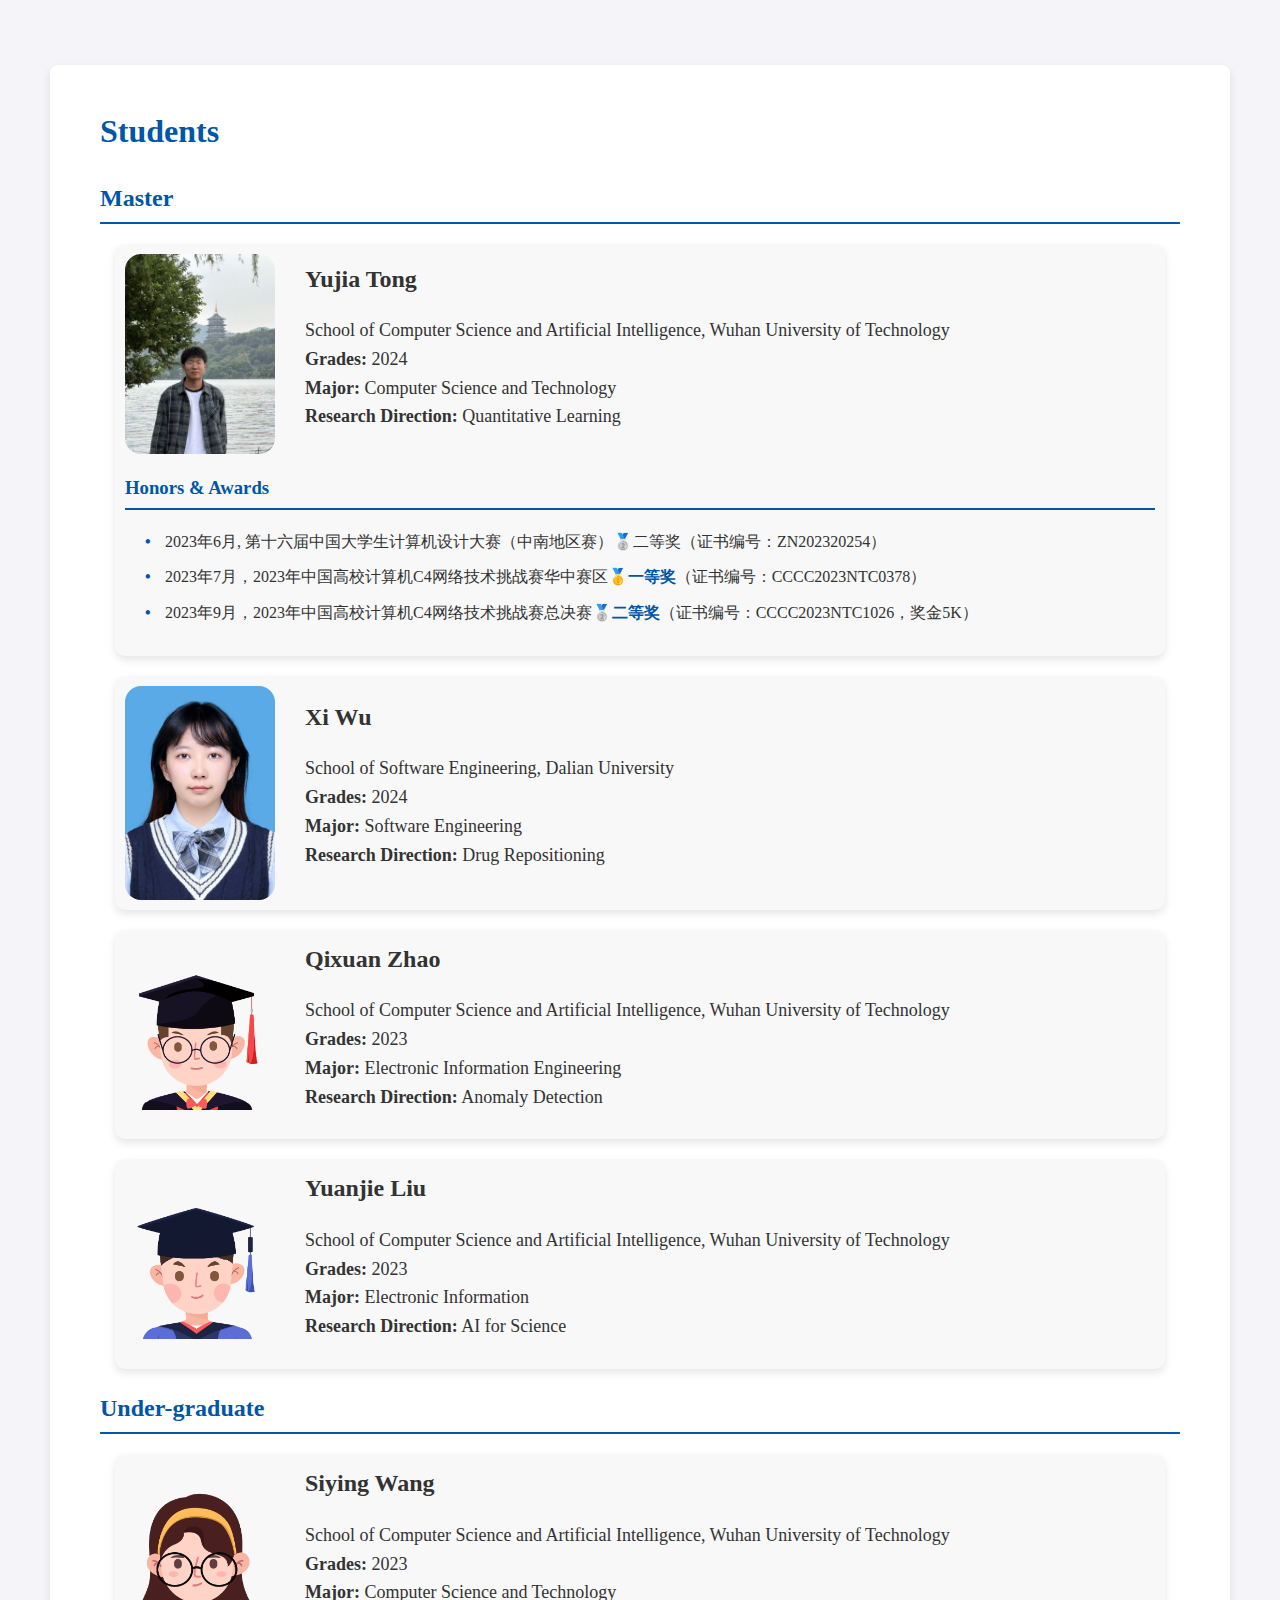
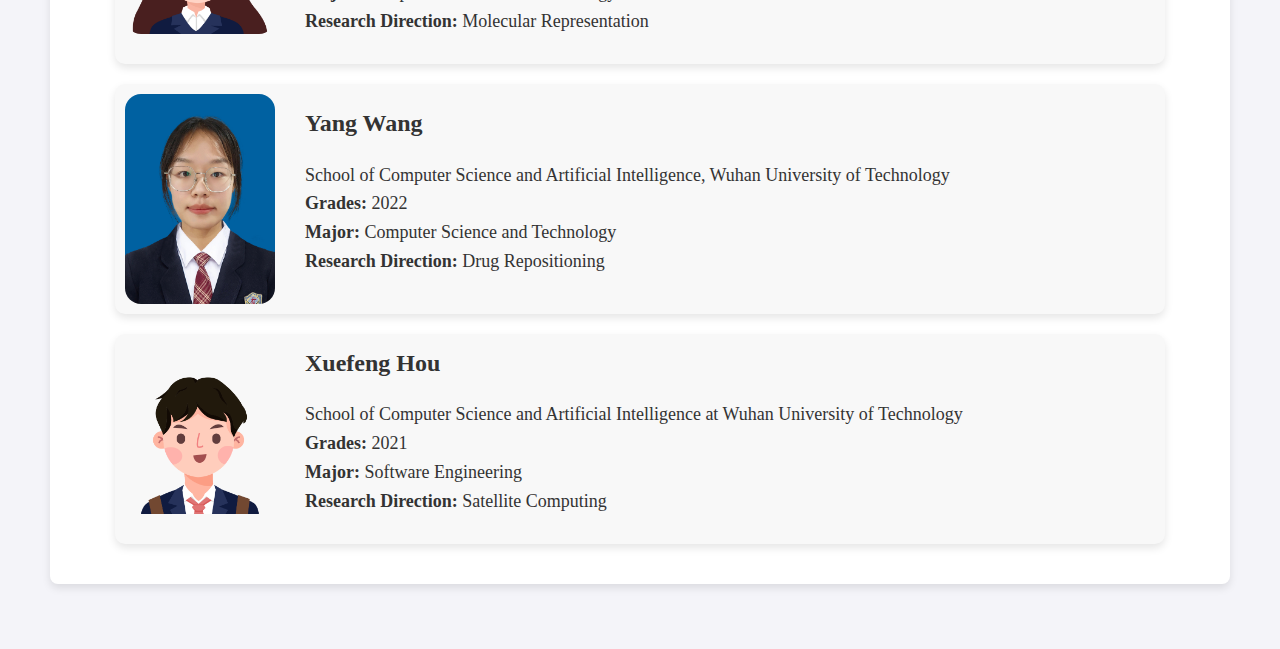
==== commit 28b7bdba: "Update mystudents.html" ====
--- a/mystudents.html
+++ b/mystudents.html
@@ -101,7 +101,7 @@
             <h2>Master</h2>
             <div class="con">
                 <div class="header">
-                    <img src="img/mastermen.png" alt="Graduation Hat" style="border-radius: 16px">
+                    <img src="img/tongyujia.jpg" alt="Graduation Hat" style="border-radius: 16px">
                      <div>
                          <strong style="font-size:24px">Yujia Tong</strong>
                         <p style="font-size:18px">School of Computer Science and Artificial Intelligence, Wuhan University of Technology</br>
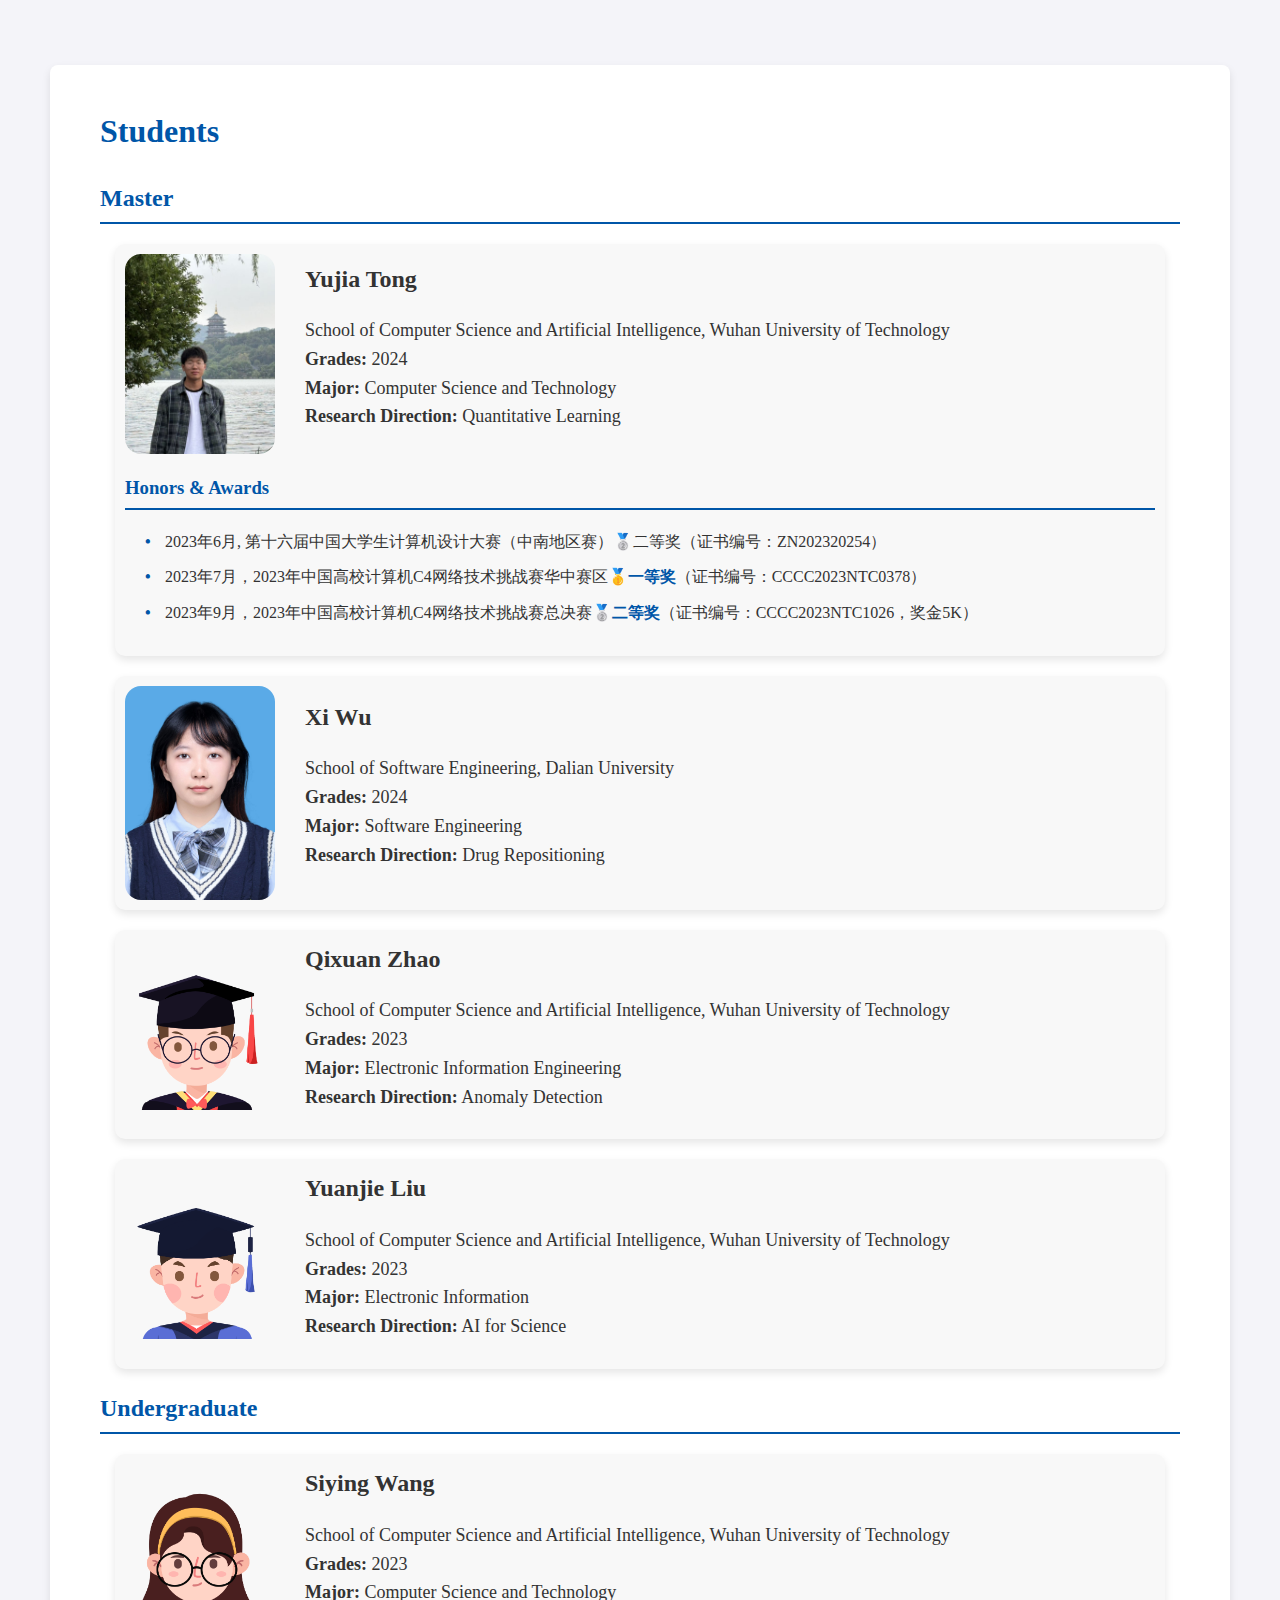
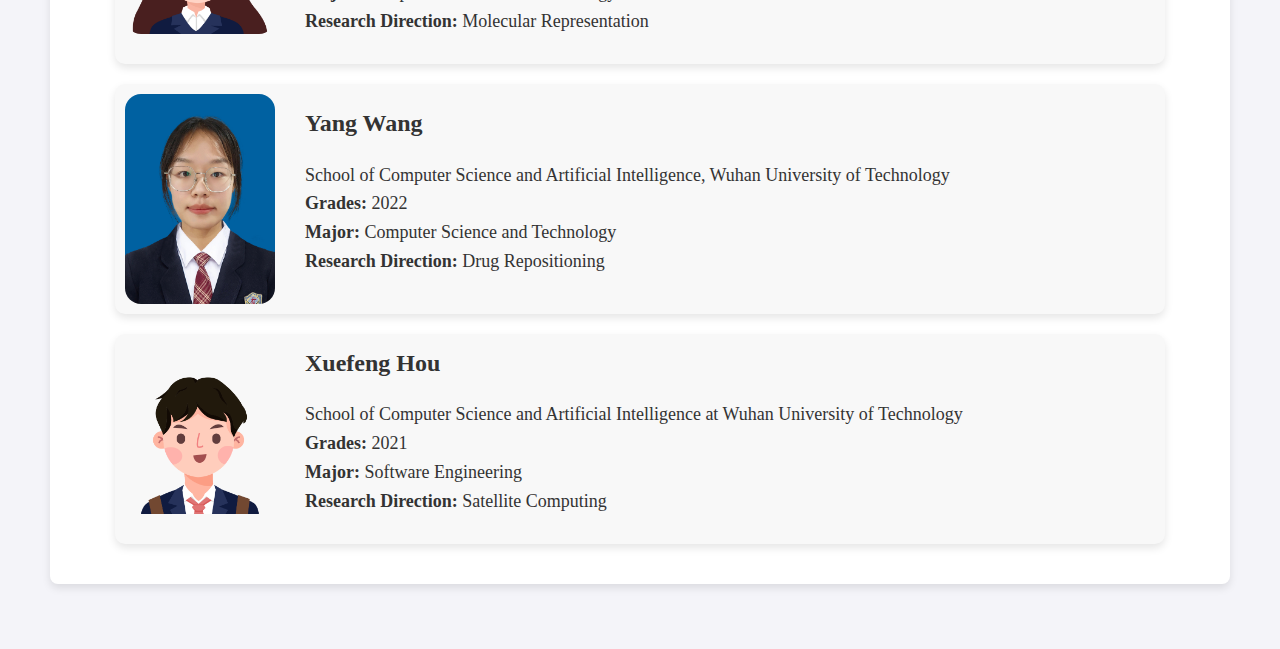
==== commit 7637d0fc: "Update mystudents.html" ====
--- a/mystudents.html
+++ b/mystudents.html
@@ -237,7 +237,7 @@
 
 
         <div class="section">
-            <h2>Under-graduate</h2>
+            <h2>Undergraduate</h2>
 
             <div class="con">
                 <div class="header">
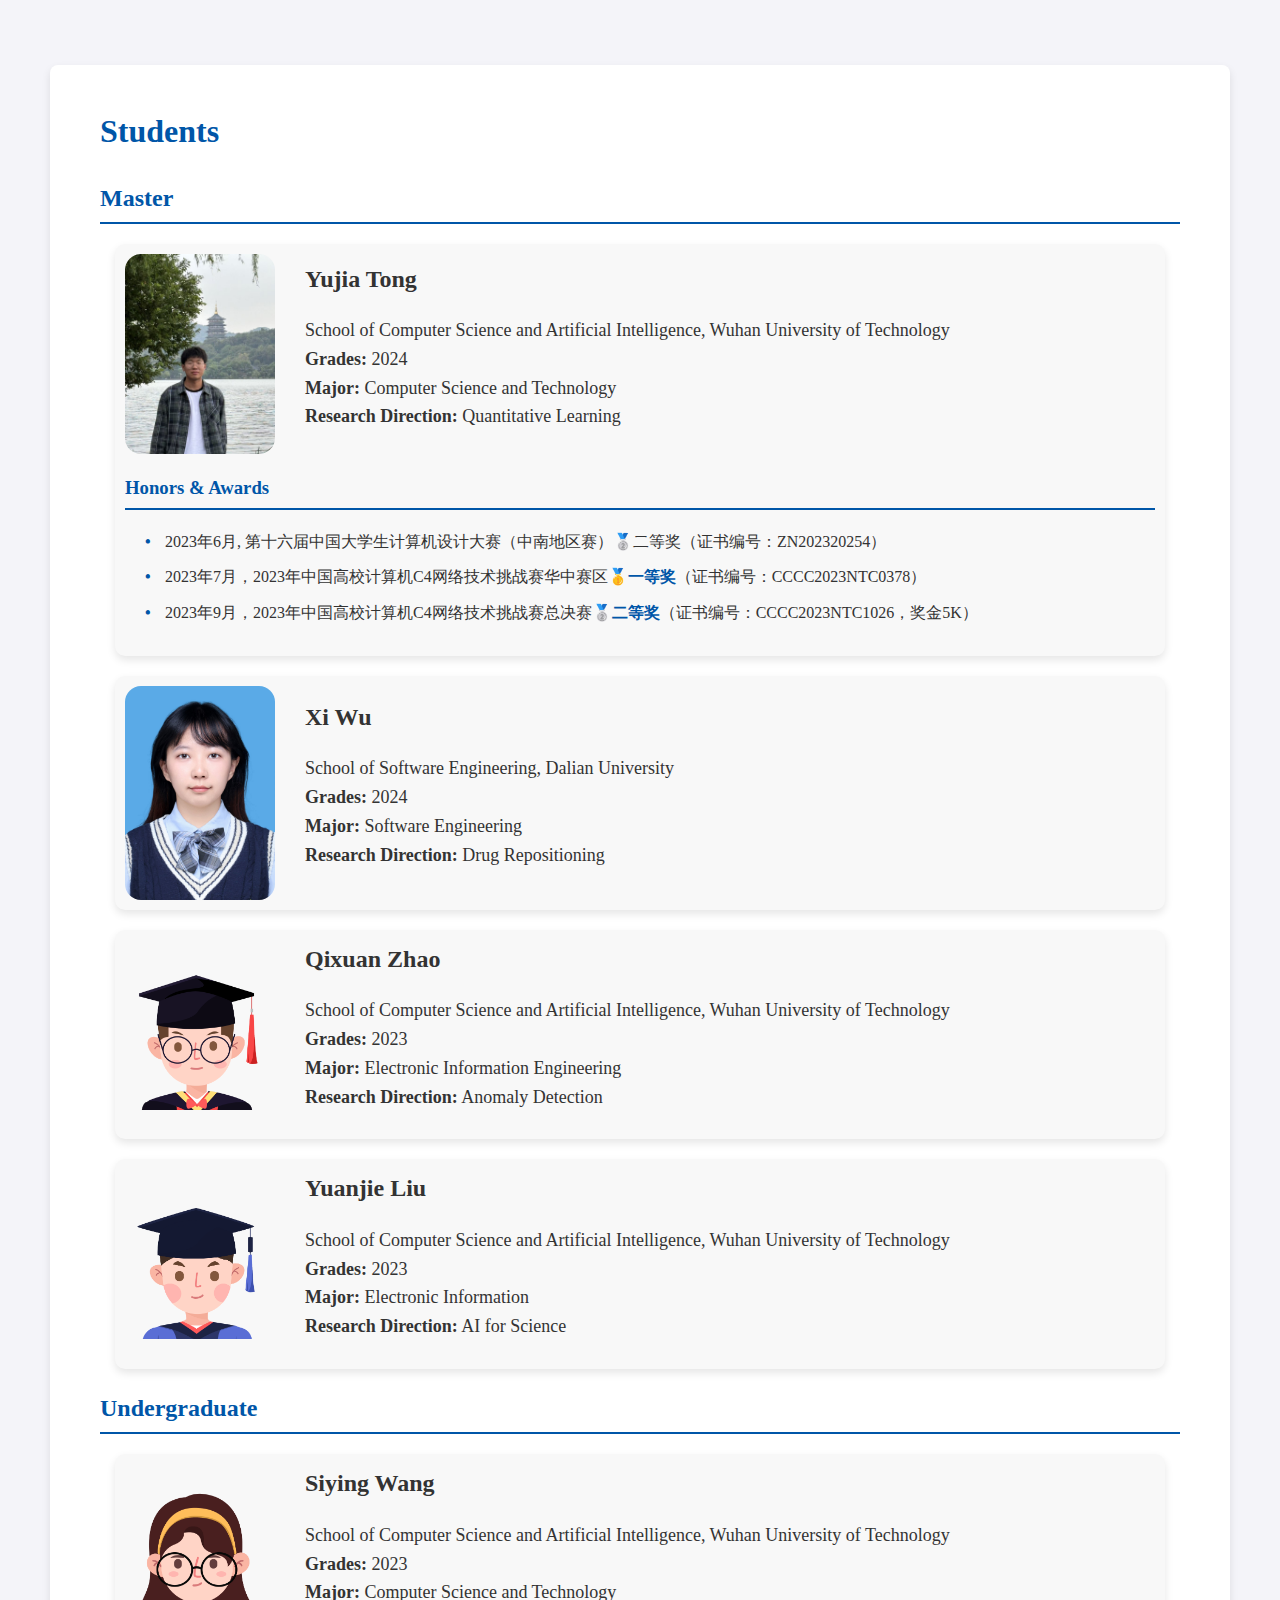
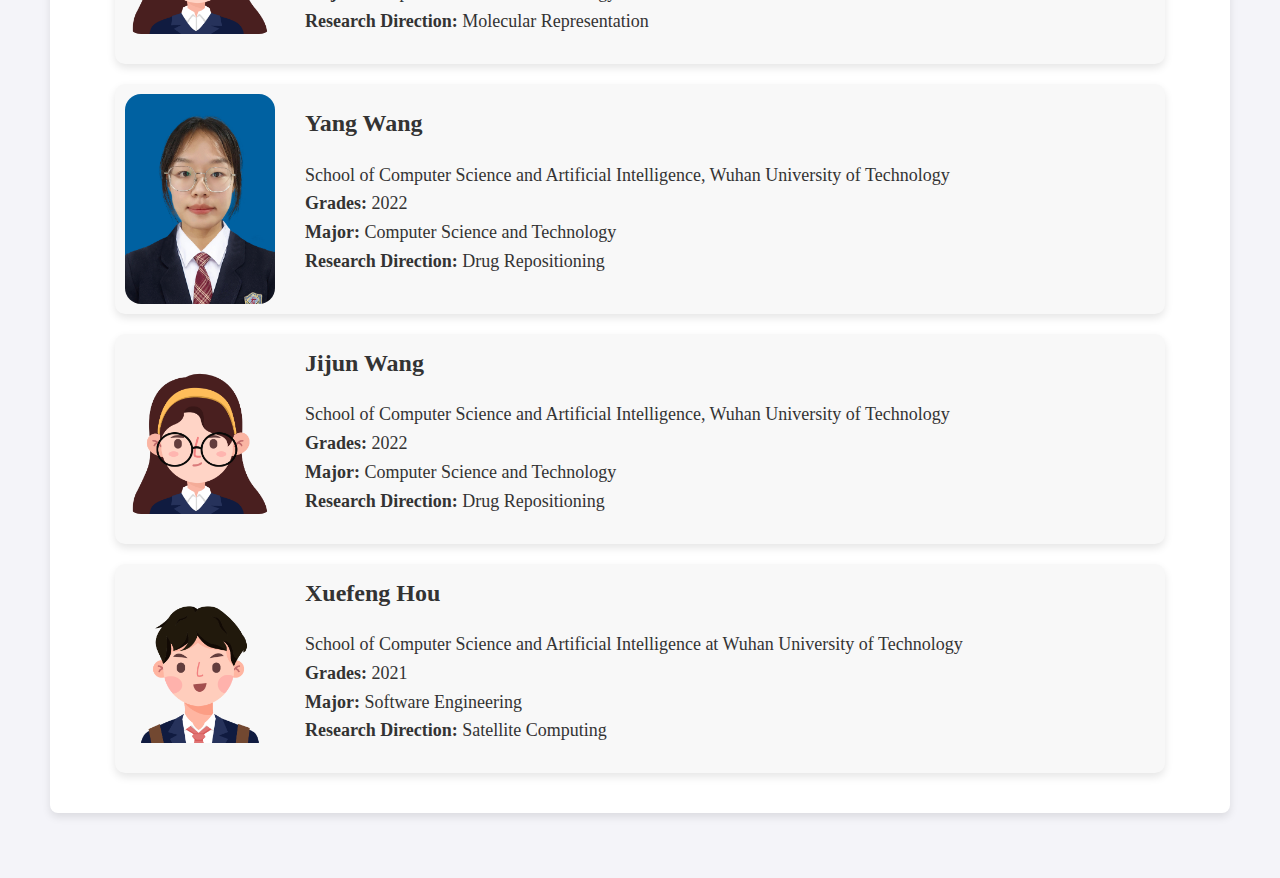
==== commit e37671a2: "Update mystudents.html" ====
--- a/mystudents.html
+++ b/mystudents.html
@@ -303,6 +303,41 @@
 <!--                </div>-->
             </div>
 
+
+                        <div class="con">
+                <div class="header">
+                    <img src="img/undergraduatewomen.png" alt="Graduation Hat" style="border-radius: 16px">
+                     <div>
+                         <strong style="font-size:24px">Jijun Wang</strong>
+                        <p style="font-size:18px">School of Computer Science and Artificial Intelligence, Wuhan University of Technology</br>
+                            <span class="bold">Grades:</span> 2022</br>
+                            <span class="bold">Major:</span> Computer Science and Technology</br>
+                            <span class="bold">Research Direction:</span> Drug Repositioning
+                        </p>
+                     </div>
+                </div>
+<!--                <h3 >Publications</h3>-->
+<!--                <div class="section">-->
+<!--                    <ul class="education">-->
+<!--                        <li></li>-->
+<!--                    </ul>-->
+<!--                </div>-->
+<!--                <h3 >Pattens</h3>-->
+<!--                <div class="section">-->
+<!--                    <ul class="education">-->
+<!--                        <li></li>-->
+<!--                    </ul>-->
+<!--                </div>-->
+<!--                <h3 >Honors & Awards</h3>-->
+<!--                <div class="section">-->
+<!--                    <ul class="education">-->
+<!--                        <li></li>-->
+<!--                    </ul>-->
+<!--                </div>-->
+            </div>
+
+            
+
             <div class="con">
                 <div class="header">
                     <img src="img/undergraduatemen.png" alt="Graduation Hat" style="border-radius: 16px">
